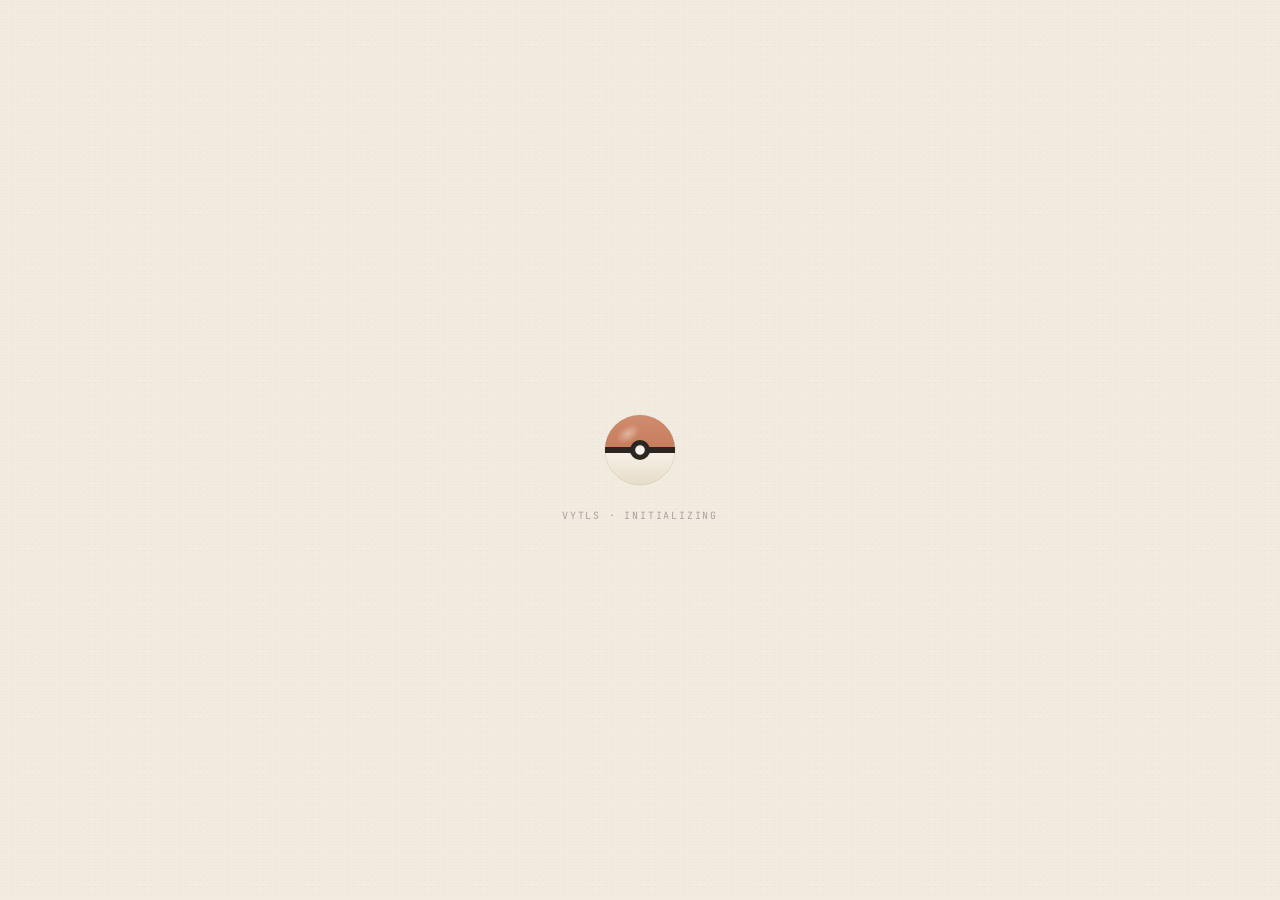
==== index.html @ bd958c18 "0.2.1: clearer type hierarchy on Today, fill in missed past days (logged entries locked), app opens " ====
<!doctype html>
<html lang="en" data-room="today" data-ambient="on" data-sound="off" data-entered="false" data-standalone="false">
<head>
  <meta charset="utf-8" />
  <meta name="viewport" content="width=device-width, initial-scale=1, viewport-fit=cover" />
  <meta name="color-scheme" content="light" />
  <meta name="theme-color" content="#F2EBE0" />
  <meta name="apple-mobile-web-app-capable" content="yes" />
  <meta name="mobile-web-app-capable" content="yes" />
  <meta name="apple-mobile-web-app-status-bar-style" content="default" />
  <meta name="apple-mobile-web-app-title" content="Vytls" />
  <title>Vytls — today</title>
  <link rel="manifest" href="manifest.webmanifest" />
  <link rel="apple-touch-icon" href="icons/apple-touch-icon-180.png" />
  <link rel="icon" type="image/png" sizes="192x192" href="icons/icon-192.png" />
  <link rel="preload" as="font" type="font/woff2" crossorigin href="fonts/sora-vf-latin.woff2" />
  <link rel="preload" as="font" type="font/woff2" crossorigin href="fonts/manrope-vf-latin.woff2" />
  <link rel="preload" as="font" type="font/woff2" crossorigin href="fonts/jetbrains-mono-vf-latin.woff2" />
  <link rel="stylesheet" href="css/tokens.css" />
  <link rel="stylesheet" href="css/base.css" />
  <link rel="stylesheet" href="css/components.css" />
  <link rel="stylesheet" href="css/motion.css" />
  <script type="module" src="js/app.js"></script>
</head>
<body>
  <!-- L1 world: room colour, hour tint, blobs, corner web. Filled by atmosphere.js. -->
  <div id="world" class="world" aria-hidden="true"></div>

  <!-- L2 instruments -->
  <div id="readout" class="readout chrome instrument" aria-live="off">
    <span id="readout-glyph" class="readout-glyph" aria-hidden="true"></span>
    <span id="readout-text" class="readout-text"></span>
  </div>
  <div id="live-chip" class="live-chip chrome instrument" aria-hidden="true">
    <span class="live-dot"></span><span class="live-text"></span>
  </div>

  <!-- L3 rooms, in their fixed order (manual §28.3) -->
  <main id="rooms" class="rooms">
    <section id="room-today" class="room" data-room="today" aria-labelledby="h-today">
      <div class="scroller fade-both">
        <h1 id="h-today" class="visually-hidden">today</h1>
        <div class="room-body" data-body="today"></div>
      </div>
    </section>
    <section id="room-history" class="room" data-room="history" aria-labelledby="h-history" hidden>
      <div class="scroller fade-both">
        <h1 id="h-history" class="room-title reveal-item">history</h1>
        <div class="room-body" data-body="history"></div>
      </div>
    </section>
    <section id="room-report" class="room" data-room="report" aria-labelledby="h-report" hidden>
      <div class="scroller fade-both">
        <h1 id="h-report" class="room-title reveal-item">report</h1>
        <div class="room-body" data-body="report"></div>
      </div>
    </section>
    <section id="room-settings" class="room" data-room="settings" aria-labelledby="h-settings" hidden>
      <div class="scroller fade-both">
        <h1 id="h-settings" class="room-title reveal-item">settings</h1>
        <div class="room-body" data-body="settings"></div>
      </div>
    </section>
  </main>

  <!-- L4 navigation (manual §16.2) -->
  <nav id="nav" class="nav chrome" aria-label="rooms" hidden>
    <button class="nav-home" type="button" data-go="today" aria-label="today">
      <svg viewBox="0 0 16 16" width="14" height="14" aria-hidden="true" fill="currentColor">
        <rect x="2" y="2" width="5" height="5" rx="1.4" /><rect x="9" y="2" width="5" height="5" rx="1.4" />
        <rect x="2" y="9" width="5" height="5" rx="1.4" /><rect x="9" y="9" width="5" height="5" rx="1.4" />
      </svg>
    </button>
    <span class="nav-divider" aria-hidden="true"></span>
    <button class="nav-pill" type="button" data-go="history" aria-label="history">HIS</button>
    <button class="nav-pill" type="button" data-go="report" aria-label="report">REP</button>
    <button class="nav-pill" type="button" data-go="settings" aria-label="settings">SET</button>
  </nav>


  <!-- Arrival: the ball as the loader (manual §28.4). Filled by entry.js. -->
  <div id="entry" class="entry chrome" aria-hidden="true"></div>
</body>
</html>
---- css/tokens.css ----
/* ZONE:    Safe Haven / Temple. An in-world instrument: a vital-signs log kept
 *          by someone living in the sanctuary.
 * DIAL 1:  quietest. Soft technology that serves and never demands.
 * DIAL 2:  1. No visible hardware; the instrument is glass and light.
 *
 * tokens.css — every design value, nothing else (manual §24, Vytls §28).
 * The first block is the manual's token sheet verbatim; the second adds Vytls. */
:root {
  /* ---- field & atmosphere ---- */
  --c-cream:       #F2EBE0;
  --c-cream-deep:  #ECE3D4;
  --c-peach:       #F4C9A8;
  --c-coral:       #E89B7D;
  --c-lavender:    #C9B8DD;
  --c-mint:        #C5D9C8;
  --c-paleblue:    #B4C9D9;

  /* ---- signature pair (locked) ---- */
  --a-terra:       #C77B5C;
  --a-terra-hi:    #E0A284;
  --a-blue:        #7A98B3;

  /* ---- the one red: denial only ---- */
  --a-denial:      #B8402E;

  /* ---- ink ---- */
  --t-primary:     #2A2520;
  --t-secondary:   #6B6560;
  --t-whisper:     #A8A29B;
  --t-on-terra:    #FFF9F2;
  --t-cue:         #637C92;

  /* ---- rooms (fog grades) ---- */
  --room-warm:     #E8C7B0;
  --room-aqua:     #E7EEEF;
  --room-lilac:    #EBE7F1;
  --room-sand:     #EFE1D1;
  /* hour tints, blended 18% */
  --hour-dawn:     #E9ECEA;
  --hour-day:      #F3EEE3;
  --hour-golden:   #F5E3C8;
  --hour-night:    #DDE0E8;
  --hour-blend:    0.18;

  /* ---- glass ---- */
  --g-surface:     rgba(255, 255, 255, 0.12);
  --g-pill:        rgba(255, 253, 250, 0.38);
  --g-pill-idle:   rgba(255, 253, 250, 0.28);
  --g-card:        rgba(255, 253, 249, 0.50);
  --g-cell:        rgba(255, 253, 250, 0.45);
  --g-tag:         rgba(255, 253, 250, 0.85);
  --g-selected:    #EFEEEB;
  --g-sheet-veil:  0.95;
  --g-edge:        rgba(255, 255, 255, 0.65);
  --g-edge-card:   rgba(255, 255, 255, 0.50);
  --g-hair:        rgba(60, 50, 40, 0.10);
  --g-hair-soft:   rgba(60, 50, 40, 0.06);
  --g-blur:        blur(18px) saturate(150%);
  --scrim-light:   rgba(233, 229, 241, 0.50);
  --scrim-note:    rgba(246, 239, 226, 0.66);
  --scrim-deep:    rgba(26, 22, 18, 0.94);

  /* ---- shadows ---- */
  --sh-lip:      inset 0 1px 0 rgba(255,255,255,0.9);
  --sh-card:     inset 0 1px 0 rgba(255,255,255,0.6), 0 1px 1px rgba(40,30,20,0.04), 0 20px 40px -16px rgba(40,30,20,0.12);
  --sh-pill:     inset 0 1px 0 rgba(255,255,255,0.9), 0 1px 2px rgba(40,30,20,0.06), 0 12px 28px -12px rgba(40,30,20,0.22);
  --sh-nav:      inset 0 1px 0 rgba(255,255,255,0.9), 0 22px 44px -14px rgba(40,30,20,0.40);
  --sh-soft:     0 12px 28px -8px rgba(40,30,20,0.32);
  --sh-selected: 0 10px 22px -8px rgba(199,123,92,0.55), inset 0 1px 0 rgba(255,255,255,0.5);
  --sh-band:     inset 0 1px 0 rgba(255,255,255,0.85), inset 0 18px 26px -18px rgba(42,32,22,0.32);

  /* ---- radii ---- */
  --r-pill: 999px; --r-capsule: 24px; --r-card: 20px; --r-photo: 18px;
  --r-thumb: 14px; --r-cell: 12px; --r-focus: 4px;

  /* ---- spacing ---- */
  --sp-1: 4px;  --sp-2: 6px;  --sp-3: 10px; --sp-4: 14px; --sp-5: 16px;
  --sp-6: 22px; --sp-7: 32px; --sp-8: 48px; --sp-9: 64px; --sp-nav: 118px;

  /* ---- layout ---- */
  --safe-t: env(safe-area-inset-top, 0px);
  --safe-b: env(safe-area-inset-bottom, 0px);
  --col-max: 430px;                 /* PROPOSED */
  --gutter: 16px;
  --edge-inset: 32px;
  --rank-top: 28px;
  --rank-top-2: 56px;
  --nav-bottom: 26px;
  --nav-width: 64%;
  --nav-h: 34px;
  --btn: 34px;
  --hit-min: 44px;                  /* PROPOSED */
  --card-w: 78%;
  --card-pad: 14px;
  --card-gap: 22px;
  --thumb-aspect: 16 / 12;
  --measure: 46ch;
  --measure-note: 26ch;
  --sheet-inset: 14px;
  --sheet-band: min(54%, 430px);
  --sheet-blurb-min: 120px;
  --fade: 150px;
  --fade-more: 40px;
  --spine-x: 26px;
  --tl-gap: 48px;
  --tl-text-max: 440px;

  /* ---- z ---- */
  --z-world: 0; --z-slab: 10; --z-content: 20; --z-nav: 30;
  --z-scrim: 79; --z-modal: 80; --z-viewer: 120;

  /* ---- type ---- */
  --font-display: 'Sora', system-ui, sans-serif;
  --font-body:    'Manrope', system-ui, sans-serif;
  --font-mono:    'JetBrains Mono', ui-monospace, monospace;
  --fs-hero: 52px; --fs-hero-lead: 36px; --fs-hero-sub: 26px;
  --fs-room: 40px; --fs-heading: 28px; --fs-sheet: 24px; --fs-note: 20px;
  --fs-item: 18px; --fs-card: 17px; --fs-sub: 14px;
  --fs-body: 14px; --fs-body-s: 13.5px; --fs-value: 13px;
  --fs-label: 10px; --fs-nav: 10.5px; --fs-tag: 9px; --fs-cue: 11px;
  --fs-input: 16px;
  --lh-body: 1.65; --lh-long: 1.7; --lh-note: 1.45; --lh-tight: 1.05;
  --tr-hero: -0.025em; --tr-head: -0.02em; --tr-card: -0.012em; --tr-display: -0.01em;
  --tr-label: 0.18em; --tr-nav: 0.14em; --tr-tag: 0.16em; --tr-cue: 0.20em; --tr-trigger: 0.22em;
  --fw-light: 300; --fw-body: 400; --fw-head: 500;

  /* ---- motion ---- */
  --ease-default: cubic-bezier(0.4, 0, 0.2, 1);
  --ease-out:     cubic-bezier(0.16, 1, 0.3, 1);
  --ease-reveal:  cubic-bezier(0.22, 1, 0.36, 1);
  --ease-exit:    cubic-bezier(0.4, 0, 1, 1);
  --ease-pop:     cubic-bezier(0.34, 1.56, 0.64, 1);
  --ease-breath:  cubic-bezier(0.42, 0, 0.58, 1);
  --d-press-in: 90ms;  --d-press-out: 580ms; --d-quick: 260ms; --d-state: 400ms;
  --d-sheet: 460ms;    --d-step: 420ms;
  --d-reveal: 1000ms;  --d-reveal-step: 90ms; --d-reveal-base: 1300ms;
  --d-cross: 1680ms;   --d-chrome-return: 980ms;
  --d-hold: 720ms;     --d-ripple: 1500ms;
  --press-scale: 0.90; --card-press-scale: 0.985;
  --cross-out-scale: 0.98; --cross-in-scale: 1.025;
  --breath-room: 11s;  --beat: 3s;
  --breath-mark-a: 7s; --breath-mark-b: 8s;
  --rec-blink: 3s;     --invite-pulse: 4s;   --sheen: 4.2s;
  --note-hold: 7000ms;
  --alert-guard: 500ms;   /* alert buttons ignore touches for this long after it appears */

  /* ---- gesture ---- */
  --swipe-min: 60px; --tap-slop: 6px; --dbl-ms: 280ms;
  --zoom-max: 4; --zoom-dbl: 2.5;
}

:root {
  /* ---- Vytls rooms (manual §28.3) ---- */
  --room-today:    var(--room-warm);
  --room-history:  var(--room-lilac);
  --room-report:   var(--room-aqua);
  --room-settings: var(--room-sand);
  --room-base-hi:  #F7F0E4;
  --room-base-mid: #EFE6D5;
  --room-base-lo:  #E6DAC4;

  /* ---- surfaces ---- */
  --c-card-white:  #FFFDF9;
  --c-ink-seam:    #3A332C;
  --c-ball-lo:     #E7DCC9;
  --c-ball-lo-hi:  #F7F1E7;
  --c-ball-hi-hi:  #D08C6E;
  --g-sheet:       linear-gradient(148deg, rgba(255,255,255,1) 0%, rgba(255,253,250,0.95) 38%, rgba(252,248,242,0.95) 100%);
  --g-selected-fill: linear-gradient(160deg, var(--a-terra-hi), var(--a-terra));
  --g-edge-filled: rgba(255, 255, 255, 0.90);
  --g-edge-pill:   rgba(60, 50, 40, 0.08);
  --g-icon-btn:    rgba(255, 253, 250, 0.50);
  --g-edge-selected: rgba(255, 255, 255, 0.55);

  /* ---- time glyph (manual §11.6) ---- */
  --glyph-sun:     #E0A23C;
  --glyph-lowsun:  #D9913F;
  --glyph-moon:    #8B93B0;

  /* ---- states (manual §28.8) ---- */
  --st-settled:    #C5D9C8;   /* mint fill */
  --st-settled-mark: #5A7A5A; /* forest check */
  --st-above:      #D9913F;   /* amber chip with ▲ */
  --st-alert:      var(--a-denial);
  --st-alert-ink:  #FFF9F2;

  /* ---- focus, toggle, input (manual §14.6, §16.4, §16.12) ---- */
  --focus-ring:    rgba(122, 152, 179, 0.6);
  --focus-ring-w:  1.5px;
  --focus-offset:  3px;
  --toggle-w: 27px; --toggle-h: 13px; --toggle-thumb: 9px; --toggle-inset: 2px; --toggle-travel: 14px;
  --thumb-rest:    linear-gradient(160deg, #FFFDF8, #EAE0CC);
  --input-hair-focus: rgba(122, 152, 179, 0.6);
  --disabled-opacity: 0.4;

  /* ---- shell (manual §8.3) ---- */
  --shell-top:     64px;
  --shell-side:    16px;
  --shell-bottom:  118px;
  --nav-pad-y: 6px; --nav-pad-x: 10px; --nav-gap: 6px;
  --nav-divider-h: 20px;

  /* ---- entry ball (manual §15.2, §28.4) ---- */
  --ball-entry:    72px;
  --ball-line:     46px;
  --ball-rock:     7deg;
  --ball-swing:    850ms;
  --entry-min:     1300ms;    /* minimum graceful beat before the catch */
  --entry-ripple-at: 430ms;
  --entry-mount-at:  820ms;
  --entry-clear-at:  1760ms;
  --d-catch:       420ms;

  /* ---- Vytls type additions (manual §28.5, §28.6, §28.9) ---- */
  --fs-reading:    44px;      /* the one large reading field */
  --fs-count:      64px;      /* counter "3 of 5" */
  --fs-tap:        24px;      /* counter tap surface label */
  --fs-alert-head: 28px;
  --fs-alert-line: 18px;
  --fs-alert-btn:  18px;
  --fs-legible:    11px;      /* legibility floor for anything she must read to act (§10.4) */
  --tr-coords:     0.26em;

  /* ---- Vytls sizes ---- */
  --alert-call-h:  64px;
  --alert-raise-h: 52px;
  --alert-gap:     32px;
  --tap-radius:    28px;
  --bloom-size:    48px;
  --bloom-ms:      700ms;
  --live-dot:      7px;
  --chip-morph:    56px;
  --chip-hold:     1700ms;
  --caret-w: 6px; --caret-h: 12px; --type-char: 52ms; --caret-blink: 0.7s;
  --glyph:         13px;
  --d-pour:        550ms;
  --d-pour-hold:   2600ms;
  --d-drain:       1100ms;
}

:root {
  /* ---- today / lifeline / sheet (Phase 2; manual §16.7, §16.9, §28.5, §28.8) ---- */
  --spine-w:        2px;
  --spine-w-lit:    3px;
  --spine-dim:      rgba(122, 152, 179, 0.28);
  --spine-lit:      var(--a-blue);
  --node-gutter:    calc(var(--spine-x) * 2);
  --node-dot:       14px;
  --node-due-w:     2px;
  --node-pad-y:     var(--sp-3);
  --fs-group:       26px;               /* tier 1 heading: 26 / 18 step title = 1.44 */
  --fw-group:       600;
  --tr-group:       -0.02em;
  --close-dot:      18px;
  --st-settled-tint: rgba(197, 217, 200, 0.45);
  --ball-node:      24px;
  --ball-node-fill: linear-gradient(180deg, var(--c-ball-hi-hi) 0%, var(--a-terra) 47%, var(--c-ink-seam) 47%, var(--c-ink-seam) 53%, var(--c-ball-lo-hi) 53%, var(--c-ball-lo) 100%);
  --focus-line:     0.3;                 /* the docked node rests 30% down the scroller (manual §16.9) */
  --hop-ms:         720ms;
  --hop-arc:        14px;
  --hop-squash-x:   1.22; --hop-squash-y:   0.78;
  --hop-stretch-x:  0.88; --hop-stretch-y:  1.16;
  --chip-pad-y:     var(--sp-1);
  --chip-pad-x:     var(--sp-3);
  --today-foot:     var(--sp-8);
  --sheet-veil:     var(--scrim-light);
  --sheet-pad:      var(--sp-6);
  --sheet-gap:      var(--sp-5);
  --sheet-in-y:     24px;
  --reading-lh:     1.1;
}

/* ---- atmosphere & entry (added) ---- */
:root {
  /* blobs (manual §12.2): size, x, y, period, drift */
  --blob-peach-size: 70vmax; --blob-peach-x: 70%; --blob-peach-y: 10%; --blob-peach-period: 42s; --blob-peach-dx: 50px; --blob-peach-dy: -32px;
  --blob-lavender-size: 65vmax; --blob-lavender-x: 5%; --blob-lavender-y: 25%; --blob-lavender-period: 55s; --blob-lavender-dx: -36px; --blob-lavender-dy: 48px;
  --blob-mint-size: 60vmax; --blob-mint-x: 35%; --blob-mint-y: 75%; --blob-mint-period: 48s; --blob-mint-dx: 32px; --blob-mint-dy: -44px;
  --blob-paleblue-size: 55vmax; --blob-paleblue-x: 80%; --blob-paleblue-y: 70%; --blob-paleblue-period: 38s; --blob-paleblue-dx: -40px; --blob-paleblue-dy: 36px;
  --blob-coral-size: 38vmax; --blob-coral-x: 50%; --blob-coral-y: 40%; --blob-coral-period: 60s; --blob-coral-dx: 24px; --blob-coral-dy: 28px;
  --blob-stagger: 4s;
  --blob-core: 33%; --blob-mid-stop: 30%; --blob-end-stop: 65%;
  /* blob opacity per room (manual §12.2 second table) */
  --bo-home-peach: 0.80; --bo-home-lavender: 0.78; --bo-home-mint: 0.78; --bo-home-paleblue: 0.78; --bo-home-coral: 0.60;
  --bo-contact-peach: 0.14; --bo-contact-lavender: 0.34; --bo-contact-mint: 0.74; --bo-contact-paleblue: 1.00; --bo-contact-coral: 0.10;
  --bo-folio-peach: 0.12; --bo-folio-lavender: 1.00; --bo-folio-mint: 0.50; --bo-folio-paleblue: 0.24; --bo-folio-coral: 0.10;
  --bo-about-peach: 1.00; --bo-about-lavender: 0.30; --bo-about-mint: 0.20; --bo-about-paleblue: 0.10; --bo-about-coral: 1.00;
  /* world */
  --fog-opacity: 0.9;
  --breath-lo: 0.82;
  --glow-size: 120vmax; --glow-peak: 0.75; --glow-ms: 1500ms; --glow-start: 0.6; --glow-end: 1.15;
  --amb-up-ms: 1200ms; --amb-up-delay: 950ms;
  --nav-settle-ms: 640ms; --nav-settle-delay: 760ms; --nav-settle-y: 14px; --nav-settle-scale: 0.96;
  /* corner web (manual §28.7) */
  --web-size: 92vmin; --web-max: 0.50; --web-wash-max: 0.28; --web-artery-max: 0.40; --web-glow-max: 0.30;
  --web-breath: 11.7s; --web-breath-lo: 0.2; --web-beat-offset: -1.1s; --web-beat-lo: 0.18;
  --web-line: 1.6; --web-line-thin: 1;
  /* touch bloom (manual §13.3) */
  --bloom-core: rgba(199, 123, 92, 0.27);
  --bloom-from: 0.3; --bloom-to: 2.6;
  /* entry */
  --entry-ball-gap: 22px;
  --entry-glint-ms: 1700ms;
  --entry-pop-a: 1.16; --entry-pop-a-y: 0.86; --entry-pop-b: 0.94; --entry-pop-b-y: 1.07;
  --entry-ripple-size: 170vmax;
  --ripple-gap: 150ms;
  --ripple-ring: rgba(199, 123, 92, 0.34);
  --ripple-ring-hi: rgba(255, 253, 250, 0.70);
  --ripple-drop: rgba(244, 201, 168, 0.55);
  --ripple-from: 0.03; --ripple-drop-to: 0.7;
  --ball-sheen: rgba(255, 255, 255, 0.40);
  --ball-glint: rgba(255, 253, 250, 0.85);
  --ball-away-scale: 0.85;
  --entry-field: var(--c-cream);
}

/* ---- components (added) ---- */
:root {
  --readout-h: 16px;
  --readout-gap: 8px;
  --live-dot-lo: 0.4;
  --nav-frac: 0.64;
  --nav-hit-extra: calc((var(--hit-min) - var(--nav-h)) / 2);
  --sheen-w: 40%;
  --sheen-alpha: 0.5;
  --sheen-band: linear-gradient(100deg, transparent 0%, rgba(255, 249, 242, 1) 50%, transparent 100%);
  --pour-bubbles:
    radial-gradient(circle at 10% 78%, rgba(255, 249, 242, 0.75) 0 1.5px, transparent 2px),
    radial-gradient(circle at 24% 38%, rgba(255, 249, 242, 0.6) 0 2px, transparent 2.5px),
    radial-gradient(circle at 36% 70%, rgba(255, 249, 242, 0.7) 0 1px, transparent 1.5px),
    radial-gradient(circle at 48% 28%, rgba(255, 249, 242, 0.65) 0 1.5px, transparent 2px),
    radial-gradient(circle at 60% 66%, rgba(255, 249, 242, 0.6) 0 2px, transparent 2.5px),
    radial-gradient(circle at 72% 34%, rgba(255, 249, 242, 0.7) 0 1px, transparent 1.5px),
    radial-gradient(circle at 84% 72%, rgba(255, 249, 242, 0.65) 0 1.5px, transparent 2px),
    radial-gradient(circle at 92% 30%, rgba(255, 249, 242, 0.6) 0 2px, transparent 2.5px);
  --btn-pad-x: 20px;
  --btn-pad-y: var(--sp-3);
  --btn-icon-gap: 8px;
  --btn-hit-extend: 4px;
  --btn-filled-hover: var(--c-card-white);
  --d-glide: 480ms;
  --toggle-track: rgba(60, 50, 40, 0.10);
  --toggle-track-inset: inset 0 1px 2px rgba(40, 30, 20, 0.12);
  --toggle-stretch: scale(1.5, 0.7);
  --toggle-stretch-x: 7px;
  --d-hairline: 240ms;
  --field-note-gap: var(--sp-2);
  --unit-gap: var(--sp-3);
  --cell-pad-y: var(--sp-3);
  --cell-pad-x: 12px;
  --cell-value-gap: 2px;
  --install-top: calc(var(--shell-top) + var(--sp-8));
  --install-gap-eyebrow: var(--sp-6);
  --install-gap-why: var(--sp-4);
  --install-gap-steps: var(--sp-8);
  --install-step-gap: var(--sp-5);
  --install-index-w: 28px;
  --settings-group-gap: var(--sp-8);
  --settings-row-gap: var(--sp-4);
  --settings-label-gap: var(--sp-3);
  --fade-room: calc(var(--safe-t) + var(--shell-top));   /* the room title starts where the top fade ends */
}
---- css/base.css ----
/* base.css — reset, fonts, type voices, the room and its bands, grain, edge fades.
 * Manual §7.5–§7.6, §8, §10, §12.3, §12.6. Values come from tokens.css. */

@font-face { font-family: 'Sora'; src: url('../fonts/sora-vf-latin.woff2') format('woff2'); font-weight: 100 800; font-display: swap; }
@font-face { font-family: 'Manrope'; src: url('../fonts/manrope-vf-latin.woff2') format('woff2'); font-weight: 200 800; font-display: swap; }
@font-face { font-family: 'JetBrains Mono'; src: url('../fonts/jetbrains-mono-vf-latin.woff2') format('woff2'); font-weight: 100 800; font-display: swap; }

:root { --app-h: 100vh; }
@supports (height: 100dvh) { :root { --app-h: 100dvh; } }

*, *::before, *::after { box-sizing: border-box; }
* { -webkit-tap-highlight-color: transparent; }

html, body {
  height: var(--app-h);
  margin: 0;
  overflow: hidden;
  overscroll-behavior: none;
}

body {
  background: var(--c-cream);
  color: var(--t-primary);
  font-family: var(--font-body);
  font-size: var(--fs-body);
  line-height: var(--lh-body);
  font-feature-settings: "ss01", "ss02", "cv11";
  -webkit-font-smoothing: antialiased;
  text-rendering: optimizeLegibility;
  -webkit-text-size-adjust: 100%;
}

h1, h2, h3, p, ol, ul { margin: 0; padding: 0; }
ol, ul { list-style: none; }
button, input, select, textarea { font: inherit; color: inherit; }
button { background: none; border: 0; padding: 0; cursor: pointer; }
[hidden] { display: none !important; }
::-webkit-scrollbar { width: 0; height: 0; }

.chrome, .chrome * { -webkit-user-select: none; user-select: none; -webkit-touch-callout: none; }

:focus { outline: none; }
:focus-visible {
  outline: var(--focus-ring-w) solid var(--focus-ring);
  outline-offset: var(--focus-offset);
  border-radius: var(--r-focus);
}

.visually-hidden {
  position: absolute; width: 1px; height: 1px; overflow: hidden;
  clip: rect(0 0 0 0); clip-path: inset(50%); white-space: nowrap;
}

/* ---- type voices (manual §10.2) ---- */
.label {
  font-family: var(--font-mono); font-size: var(--fs-label); line-height: 1.6;
  letter-spacing: var(--tr-label); text-transform: uppercase; color: var(--t-whisper);
  font-variant-numeric: tabular-nums;
}
.label--legible { font-size: var(--fs-legible); color: var(--t-secondary); }
.room-title {
  font-family: var(--font-display); font-size: var(--fs-room); line-height: 1;
  font-weight: var(--fw-head); letter-spacing: var(--tr-head); text-transform: lowercase;
}
.heading {
  font-family: var(--font-display); font-size: var(--fs-heading); line-height: 1.25;
  font-weight: var(--fw-head); letter-spacing: var(--tr-head);
}
.note {
  font-family: var(--font-display); font-size: var(--fs-note); line-height: var(--lh-note);
  font-weight: var(--fw-light); letter-spacing: var(--tr-display);
  max-width: var(--measure-note); text-wrap: balance;
}
.item-title { font-family: var(--font-display); font-size: var(--fs-item); line-height: 1.3; font-weight: var(--fw-head); }
.body { font-size: var(--fs-body); line-height: var(--lh-body); color: var(--t-secondary); max-width: var(--measure); text-wrap: pretty; }
.value { font-size: var(--fs-value); line-height: 1.4; color: var(--t-primary); }
.num { font-variant-numeric: tabular-nums; }

/* ---- the rooms and the four bands (manual §8.3) ---- */
.rooms {
  position: fixed; top: 0; left: 0; width: 100%; height: var(--app-h);
  z-index: var(--z-content);
}
.room {
  position: absolute; top: 0; left: 0; width: 100%; height: var(--app-h);
  background: var(--g-surface);
}
.scroller {
  height: 100%;
  overflow-y: auto;
  overscroll-behavior: contain;
  -webkit-overflow-scrolling: touch;
  padding:
    calc(var(--safe-t) + var(--shell-top)) var(--shell-side)
    calc(var(--safe-b) + var(--shell-bottom));
  --fade: var(--fade-room);
  transform: translateZ(0);
  contain: paint;
}
.room-body, .room-title {
  max-width: var(--col-max);
  margin-inline: auto;
}
.room-title { display: block; margin-bottom: var(--sp-8); }

/* an empty state: a room with air and one calm line (manual §17.6) */
.empty {
  min-height: calc(var(--app-h) - var(--safe-t) - var(--shell-top) - var(--safe-b) - var(--shell-bottom) - var(--sp-8) - var(--fs-room));
  display: flex; flex-direction: column; align-items: center; justify-content: center;
  gap: var(--sp-6); text-align: center;
}
.empty .body { text-align: center; text-wrap: balance; }

/* ---- grain (manual §12.3) ---- */
.grain { position: relative; }
.grain::after {
  content: ""; position: absolute; inset: 0; pointer-events: none; border-radius: inherit;
  background-image:
    radial-gradient(rgba(60,40,20,0.025) 1px, transparent 1px),
    radial-gradient(rgba(60,40,20,0.018) 1px, transparent 1px);
  background-size: 3px 3px, 7px 7px; background-position: 0 0, 1px 2px;
}

/* ---- edge fades (manual §12.6) ---- */
.fade-both {
  --fade-mask: linear-gradient(to bottom,
    transparent 0, rgba(0,0,0,.35) calc(var(--fade)*.47), #000 var(--fade),
    #000 calc(100% - var(--fade)), rgba(0,0,0,.35) calc(100% - var(--fade)*.47), transparent 100%);
  -webkit-mask-image: var(--fade-mask);
  mask-image: var(--fade-mask);
}
.fade-more {
  -webkit-mask-image: linear-gradient(to bottom, #000 calc(100% - var(--fade-more)), transparent 100%);
  mask-image: linear-gradient(to bottom, #000 calc(100% - var(--fade-more)), transparent 100%);
}

/* ---- world & arrival ---- */
#world {
  position: fixed; top: 0; left: 0; width: 100%; height: var(--app-h);
  z-index: var(--z-world); overflow: hidden; pointer-events: none;
  background: var(--c-cream);
}
#world .w-base, #world .w-fog, #world .w-amb, #world .blobs, #world .w-glow {
  position: absolute; inset: 0; pointer-events: none;
}
#world .w-base { background: radial-gradient(120% 100% at 50% 40%, var(--room-base-hi) 0%, var(--room-base-mid) 60%, var(--room-base-lo) 100%); }
#world .w-fog { opacity: 0; transition: opacity var(--d-cross) var(--ease-reveal) var(--d-cross); }
#world .w-fog.is-on { opacity: var(--fog-opacity); transition-delay: 0s; }
#world.is-instant, #world.is-instant * { transition: none !important; }
#world .blob {
  position: absolute; left: var(--x); top: var(--y); width: var(--size); height: var(--size);
  border-radius: 50%; pointer-events: none; opacity: 0;
  transform: translate(-50%, -50%);
  background: radial-gradient(circle, var(--c) 0%, color-mix(in srgb, var(--c) var(--blob-core), transparent) var(--blob-mid-stop), transparent var(--blob-end-stop));
  transition: opacity var(--d-cross) var(--ease-reveal);
}
#world .blob--peach { --c: var(--c-peach); --x: var(--blob-peach-x); --y: var(--blob-peach-y); --size: var(--blob-peach-size); --dx: var(--blob-peach-dx); --dy: var(--blob-peach-dy); --period: var(--blob-peach-period); --n: 0; opacity: var(--o-peach); }
#world .blob--lavender { --c: var(--c-lavender); --x: var(--blob-lavender-x); --y: var(--blob-lavender-y); --size: var(--blob-lavender-size); --dx: var(--blob-lavender-dx); --dy: var(--blob-lavender-dy); --period: var(--blob-lavender-period); --n: 1; opacity: var(--o-lavender); }
#world .blob--mint { --c: var(--c-mint); --x: var(--blob-mint-x); --y: var(--blob-mint-y); --size: var(--blob-mint-size); --dx: var(--blob-mint-dx); --dy: var(--blob-mint-dy); --period: var(--blob-mint-period); --n: 2; opacity: var(--o-mint); }
#world .blob--paleblue { --c: var(--c-paleblue); --x: var(--blob-paleblue-x); --y: var(--blob-paleblue-y); --size: var(--blob-paleblue-size); --dx: var(--blob-paleblue-dx); --dy: var(--blob-paleblue-dy); --period: var(--blob-paleblue-period); --n: 3; opacity: var(--o-paleblue); }
#world .blob--coral { --c: var(--c-coral); --x: var(--blob-coral-x); --y: var(--blob-coral-y); --size: var(--blob-coral-size); --dx: var(--blob-coral-dx); --dy: var(--blob-coral-dy); --period: var(--blob-coral-period); --n: 4; opacity: var(--o-coral); }
#world[data-room="today"] { --o-peach: var(--bo-home-peach); --o-lavender: var(--bo-home-lavender); --o-mint: var(--bo-home-mint); --o-paleblue: var(--bo-home-paleblue); --o-coral: var(--bo-home-coral); }
#world[data-room="history"] { --o-peach: var(--bo-folio-peach); --o-lavender: var(--bo-folio-lavender); --o-mint: var(--bo-folio-mint); --o-paleblue: var(--bo-folio-paleblue); --o-coral: var(--bo-folio-coral); }
#world[data-room="report"] { --o-peach: var(--bo-contact-peach); --o-lavender: var(--bo-contact-lavender); --o-mint: var(--bo-contact-mint); --o-paleblue: var(--bo-contact-paleblue); --o-coral: var(--bo-contact-coral); }
#world[data-room="settings"] { --o-peach: var(--bo-about-peach); --o-lavender: var(--bo-about-lavender); --o-mint: var(--bo-about-mint); --o-paleblue: var(--bo-about-paleblue); --o-coral: var(--bo-about-coral); }
#world .w-glow {
  left: 50%; top: 50%; inset: auto; width: var(--glow-size); height: var(--glow-size);
  margin: calc(var(--glow-size) / -2) 0 0 calc(var(--glow-size) / -2); border-radius: 50%;
  background: radial-gradient(circle closest-side, var(--c-card-white) 0%, color-mix(in srgb, var(--c-peach) 40%, transparent) 45%, transparent 100%);
  opacity: 0;
}
#world .web { position: absolute; right: 0; bottom: 0; width: var(--web-size); height: var(--web-size); pointer-events: none; }
#world .web svg { display: block; width: 100%; height: 100%; overflow: visible; }
#world .web .web-lines path { fill: none; stroke-linecap: round; stroke-linejoin: round; stroke-width: var(--web-line); }
#world .web .web-lines .thin { stroke-width: var(--web-line-thin); }
#world .web .wb-lines path { stroke: var(--a-blue); }
#world .web .wt-lines path { stroke: var(--a-terra); }
#world .web .wb-lines { opacity: var(--web-max); }
#world .web .wt-lines { opacity: var(--web-artery-max); }
#world .web .wb-glow { opacity: var(--web-glow-max); }
#world .web .wt-wash { opacity: var(--web-wash-max); }

.bloom {
  position: fixed; width: var(--bloom-size); height: var(--bloom-size); border-radius: 50%;
  pointer-events: none; z-index: var(--z-nav);
  background: radial-gradient(circle closest-side, var(--bloom-core) 0%, transparent 100%);
}

.entry {
  position: fixed; top: 0; left: 0; width: 100%; height: var(--app-h);
  z-index: var(--z-viewer); overflow: hidden;
  touch-action: none; -webkit-touch-callout: none;
}
.entry .entry-field { position: absolute; inset: 0; background: var(--entry-field); }
.entry .entry-ripple { position: absolute; left: 50%; top: 50%; width: 0; height: 0; pointer-events: none; }
.entry .rp {
  position: absolute; left: calc(var(--entry-ripple-size) / -2); top: calc(var(--entry-ripple-size) / -2);
  width: var(--entry-ripple-size); height: var(--entry-ripple-size); border-radius: 50%;
  opacity: 0; transform: scale(var(--ripple-from));
}
.entry .rp-ring {
  background: radial-gradient(circle closest-side, transparent 0%, transparent 84%, var(--ripple-ring-hi) 91%, var(--ripple-ring) 96%, transparent 100%);
}
.entry .rp-drop {
  background: radial-gradient(circle closest-side, var(--ripple-drop) 0%, color-mix(in srgb, var(--ripple-drop) 40%, transparent) 55%, transparent 100%);
}
.entry .entry-stage {
  position: absolute; left: 50%; top: 50%; width: var(--ball-entry); height: var(--ball-entry);
  margin: calc(var(--ball-entry) / -2) 0 0 calc(var(--ball-entry) / -2);
}
.entry .entry-pop, .entry .entry-rock { width: 100%; height: 100%; transform-origin: 50% 88%; }
.entry .entry-ball { display: block; width: 100%; height: 100%; overflow: visible; }
.entry .entry-label {
  position: absolute; left: 50%; top: calc(100% + var(--entry-ball-gap)); transform: translateX(-50%);
  white-space: nowrap; margin: 0;
}
---- css/components.css ----
/* components.css — instruments, nav capsule, buttons, toggle, field, cell, install view, settings.
 * Manual §8.3–8.5, §9.2, §10.2–10.4, §12.4–12.5, §13.3, §14.1, §14.6, §16.1–16.4, §16.10–16.12.
 * Only transform and opacity animate (the live chip's max-width is the manual's one exception). */

/* ---- status readout (§16.1), top-left on the readout rank (§8.3) ---- */
.readout {
  position: fixed;
  top: calc(var(--safe-t) + var(--rank-top));
  left: var(--edge-inset);
  z-index: var(--z-slab);
  display: flex; align-items: center; gap: var(--readout-gap);
  height: var(--readout-h);
  font-family: var(--font-mono); font-size: var(--fs-label); line-height: 1;
  letter-spacing: var(--tr-label); text-transform: uppercase;
  color: var(--t-secondary);
  font-variant-numeric: tabular-nums;
  white-space: nowrap;
}
.readout-glyph { display: inline-flex; width: var(--glyph); height: var(--glyph); flex: none; }
.readout-glyph svg { width: 100%; height: 100%; display: block; }
.readout-text.is-typing::after {
  content: ""; display: inline-block;
  width: var(--caret-w); height: var(--caret-h);
  margin-left: var(--sp-1); vertical-align: middle;
  background: var(--t-secondary);
  animation: caret var(--caret-blink) steps(1, end) infinite;
}
@keyframes caret { 0%, 49.9% { opacity: 1; } 50%, 100% { opacity: 0; } }

/* ---- live chip (§16.11), top-right on the same baseline ---- */
.live-chip {
  position: fixed;
  top: calc(var(--safe-t) + var(--rank-top));
  right: var(--edge-inset);
  z-index: var(--z-slab);
  display: flex; align-items: center;
  height: var(--readout-h);
  font-family: var(--font-mono); font-size: var(--fs-label); line-height: 1;
  letter-spacing: var(--tr-label); text-transform: uppercase;
  color: var(--t-secondary);
  font-variant-numeric: tabular-nums;
}
.live-dot {
  flex: none; width: var(--live-dot); height: var(--live-dot);
  border-radius: 50%; background: var(--a-terra);
  animation: rec-blink var(--rec-blink) var(--ease-breath) infinite;
}
@keyframes rec-blink { 0%, 100% { opacity: 1; } 50% { opacity: var(--live-dot-lo); } }
html[data-ambient="off"] .live-dot { animation-play-state: paused; }
.live-text {
  display: block; max-width: 0; overflow: hidden; white-space: nowrap;
  text-indent: var(--sp-2);
  opacity: 0; transform: translateX(calc(var(--sp-1) * -1));
  transition:
    max-width 460ms var(--ease-out),
    opacity 460ms var(--ease-default),
    transform 460ms var(--ease-out);
}
.live-chip.is-morphed .live-text { max-width: var(--chip-morph); opacity: 1; transform: none; }

/* ---- nav capsule (§16.2) ---- */
.nav {
  position: fixed;
  left: 0; right: 0; margin-inline: auto;
  bottom: calc(var(--safe-b) + var(--nav-bottom));
  width: var(--nav-width);
  max-width: calc(var(--col-max) * var(--nav-frac));
  z-index: var(--z-nav);
  display: flex; align-items: center; gap: var(--nav-gap);
  padding: var(--nav-pad-y) var(--nav-pad-x);
  background: var(--g-pill);
  border: 1px solid var(--g-edge);
  border-radius: var(--r-capsule);
  -webkit-backdrop-filter: var(--g-blur);
  backdrop-filter: var(--g-blur);
  box-shadow: var(--sh-nav);
}
.nav-divider { flex: none; width: 1px; height: var(--nav-divider-h); background: var(--g-hair); }

.nav-home, .nav-pill {
  position: relative; isolation: isolate;
  display: flex; align-items: center; justify-content: center;
  height: var(--hit-min);
  margin-block: calc(var(--nav-hit-extra) * -1);
  color: var(--t-secondary);
  font-family: var(--font-mono); font-size: var(--fs-nav); line-height: 1;
  letter-spacing: var(--tr-nav);
}
.nav-home { flex: none; width: var(--hit-min); margin-inline: calc(var(--nav-hit-extra) * -1); }
.nav-pill { flex: 1 1 0; min-width: 0; padding-left: var(--tr-nav); } /* tracking trails the last glyph; balance it */

/* the visible 34px shape lives in ::before, so the button itself can be a 44px target */
.nav-home::before, .nav-pill::before {
  content: ""; position: absolute; z-index: -1;
  inset: var(--nav-hit-extra) 0;
  border-radius: calc(var(--nav-h) / 2);
  background: var(--g-pill-idle);
  box-shadow: inset 0 0 0 1px var(--g-edge-pill);
  transition: box-shadow var(--d-quick) var(--ease-default);
}
.nav-home::before { inset: var(--nav-hit-extra); border-radius: 50%; }
.nav-home svg { display: block; }

.nav-home[aria-current="page"], .nav-pill[aria-current="page"] { color: var(--t-on-terra); }
.nav-home[aria-current="page"]::before, .nav-pill[aria-current="page"]::before {
  background: var(--g-selected-fill);
  box-shadow: var(--sh-selected), inset 0 0 0 1px var(--g-edge-selected);
}

/* the drifting sheen on the current pill: a band that stays inside the pill */
.nav-pill::after {
  content: ""; position: absolute; z-index: -1; pointer-events: none;
  top: var(--nav-hit-extra); bottom: var(--nav-hit-extra); left: 0;
  width: var(--sheen-w);
  border-radius: calc(var(--nav-h) / 2);
  opacity: 0;
  background: var(--sheen-band);
}
.nav-pill[aria-current="page"]::after { animation: sheen-drift var(--sheen) linear infinite; }
html[data-ambient="off"] .nav-pill[aria-current="page"]:not(.is-pouring):not(.is-draining)::after {
  animation-play-state: paused;
}
@keyframes sheen-drift {
  0%   { transform: translateX(0);     opacity: 0; }
  20%  { opacity: var(--sheen-alpha); }
  80%  { opacity: var(--sheen-alpha); }
  100% { transform: translateX(150%);  opacity: 0; }
}

/* the creamy pour (§13.3): fills from the foot with bubbles in it, holds, then drains */
.nav-pill.is-pouring::after, .nav-pill.is-draining::after {
  width: 100%; opacity: 1;
  background: var(--pour-bubbles), var(--g-selected-fill);
  transform-origin: 50% 100%;
  animation-play-state: running;
}
.nav-pill.is-pouring::after  { animation: pour-fill var(--d-pour) var(--ease-out) both; }
.nav-pill.is-draining::after { animation: pour-drain var(--d-drain) var(--ease-default) both; }
@keyframes pour-fill  { from { transform: scaleY(0); } to { transform: scaleY(1); } }
@keyframes pour-drain { from { transform: scaleY(1); } to { transform: scaleY(0); } }
.nav-pill.is-pouring, .nav-pill.is-draining { color: var(--t-on-terra); }

/* ---- press feedback for every button (§13.3) ---- */
.btn, .btn-icon, .nav-home, .nav-pill, .toggle {
  scale: 1;
  transition: scale var(--d-press-out) var(--ease-pop), box-shadow var(--d-quick) var(--ease-default);
}
.btn:active, .btn-icon:active, .nav-home:active, .nav-pill:active, .toggle:active {
  scale: var(--press-scale);
  transition: scale var(--d-press-in) var(--ease-default), box-shadow var(--d-press-in) var(--ease-default);
}
.btn:active, .btn-icon:active { box-shadow: var(--sh-soft); }
.nav-home:active::before, .nav-pill:active::before { box-shadow: var(--sh-soft), inset 0 0 0 1px var(--g-edge-pill); }

/* ---- buttons (§16.3) ---- */
.btn {
  position: relative;
  display: inline-flex; align-items: center; justify-content: center; gap: var(--btn-icon-gap);
  padding: var(--btn-pad-y) var(--btn-pad-x);
  border: 1px solid transparent; border-radius: var(--r-pill);
  font-size: var(--fs-value); line-height: 1.4; letter-spacing: 0;
  text-align: center; white-space: nowrap;
  color: var(--t-secondary);
}
.btn::after, .btn-icon::after { content: ""; position: absolute; inset: calc(var(--btn-hit-extend) * -1); }
.btn-filled {
  background: var(--g-selected); border-color: var(--g-edge-filled);
  color: var(--t-primary); box-shadow: var(--sh-soft);
}
.btn-ghost { background: transparent; border-color: var(--g-hair); color: var(--t-secondary); box-shadow: none; }
.btn-icon {
  position: relative; flex: none;
  display: inline-flex; align-items: center; justify-content: center;
  width: var(--btn); height: var(--btn);
  border: 1px solid var(--g-edge-pill); border-radius: 50%;
  background: var(--g-icon-btn); color: var(--t-secondary);
}
.btn-icon::after { inset: calc((var(--hit-min) - var(--btn)) / -2); }
@media (hover: hover) {
  .btn-filled:hover { background: var(--btn-filled-hover); }
  .btn-ghost:hover { background: var(--g-pill-idle); }
  .nav-pill:hover::before, .nav-home:hover::before { background: var(--g-pill); }
  .nav-pill[aria-current="page"]:hover::before, .nav-home[aria-current="page"]:hover::before { background: var(--g-selected-fill); }
}
.btn[disabled], .btn[aria-disabled="true"], .btn-icon[disabled], .toggle[disabled] {
  opacity: var(--disabled-opacity); box-shadow: none; pointer-events: none; scale: 1;
}

/* ---- toggle (§16.4): a 44px target around a 27 x 13 track ---- */
.toggle-row { display: flex; align-items: center; gap: var(--sp-3); min-height: var(--hit-min); }
.toggle {
  position: relative; flex: none;
  width: var(--hit-min); height: var(--hit-min);
  margin-inline-start: calc((var(--toggle-w) - var(--hit-min)) / 2);
}
.toggle::before {
  content: ""; position: absolute;
  left: calc((100% - var(--toggle-w)) / 2); top: calc((100% - var(--toggle-h)) / 2);
  width: var(--toggle-w); height: var(--toggle-h);
  border-radius: var(--r-pill); background: var(--toggle-track); box-shadow: var(--toggle-track-inset);
}
.toggle::after {
  content: ""; position: absolute;
  left: calc((100% - var(--toggle-w)) / 2 + var(--toggle-inset));
  top: calc((100% - var(--toggle-h)) / 2 + var(--toggle-inset));
  width: var(--toggle-thumb); height: var(--toggle-thumb);
  border-radius: 50%; background: var(--thumb-rest);
  box-shadow: 0 1px 2px rgba(40, 30, 20, 0.22);
  transform: translateX(0);
}
.toggle[aria-checked="true"]::after { background: var(--g-selected-fill); transform: translateX(var(--toggle-travel)); }
.toggle.is-live[aria-checked="true"]::after  { animation: thumb-on  var(--d-glide) var(--ease-out) both; }
.toggle.is-live[aria-checked="false"]::after { animation: thumb-off var(--d-glide) var(--ease-out) both; }
@keyframes thumb-on {
  0%   { transform: translateX(0) scale(1); }
  50%  { transform: translateX(var(--toggle-stretch-x)) var(--toggle-stretch); }
  100% { transform: translateX(var(--toggle-travel)) scale(1); }
}
@keyframes thumb-off {
  0%   { transform: translateX(var(--toggle-travel)) scale(1); }
  50%  { transform: translateX(var(--toggle-stretch-x)) var(--toggle-stretch); }
  100% { transform: translateX(0) scale(1); }
}
.toggle-value {
  font-family: var(--font-mono); font-size: var(--fs-value); line-height: 1.4;
  color: var(--t-secondary); font-variant-numeric: tabular-nums;
}

/* ---- text field (§16.12) ---- */
.field { display: grid; gap: 0; }
.field-label {
  font-family: var(--font-mono); font-size: var(--fs-legible); line-height: 1.6;
  letter-spacing: var(--tr-label); text-transform: uppercase; color: var(--t-secondary);
}
.field-row {
  position: relative;
  display: flex; align-items: baseline; gap: var(--unit-gap);
  border-bottom: 1px solid var(--g-hair);
}
.field-row::after {
  content: ""; position: absolute; left: 0; right: 0; bottom: -1px; height: 1px;
  background: var(--input-hair-focus); opacity: 0;
  transition: opacity var(--d-hairline) var(--ease-default);
}
.field:focus-within .field-row::after { opacity: 1; }
.field.is-error .field-row::after { background: var(--a-denial); opacity: 1; }
.field-input {
  flex: 1 1 auto; min-width: 0; width: 100%;
  min-height: var(--hit-min);
  padding: var(--sp-2) 0;
  border: 0; border-radius: 0; background: transparent; outline: none;
  font-family: var(--font-body); font-size: var(--fs-input); line-height: 1.3;
  color: var(--t-primary); font-variant-numeric: tabular-nums;
  -webkit-appearance: none; appearance: none; text-align: left;
}
.field-input::placeholder { color: var(--t-whisper); }
.field-input:focus-visible { outline: none; }
.field-input::-webkit-date-and-time-value { text-align: left; }
.field-unit {
  flex: none; font-family: var(--font-mono); font-size: var(--fs-value); line-height: 1.4;
  color: var(--t-secondary);
}
.field-note {
  margin-top: var(--field-note-gap);
  font-size: var(--fs-body-s); line-height: var(--lh-note); color: var(--t-secondary);
  max-width: var(--measure); text-wrap: pretty;
}

/* ---- data cell and label-value pair (§16.10) ---- */
.cell {
  padding: var(--cell-pad-y) var(--cell-pad-x);
  border-radius: var(--r-cell);
  background: var(--g-cell);
  border: 1px solid var(--g-hair-soft);
}
.cell .label, .pair .label { display: block; }
.cell .value, .pair .value { display: block; margin-top: var(--cell-value-gap); }
.pair { text-align: center; }

/* ---- install view: top-anchored, left on one edge, mostly air ---- */
.view {
  position: fixed; top: 0; left: 0; width: 100%; height: var(--app-h);
  z-index: var(--z-modal);
  background: transparent;
  overflow-y: auto; overscroll-behavior: contain;
  padding:
    calc(var(--safe-t) + var(--install-top)) var(--edge-inset)
    calc(var(--safe-b) + var(--sp-8));
}
.install-body { width: 100%; max-width: var(--col-max); margin-inline: auto; text-align: left; }
.install-eyebrow { display: block; }
.install-title {
  margin-top: var(--install-gap-eyebrow);
  font-family: var(--font-display); font-size: var(--fs-heading); line-height: 1.25;
  font-weight: var(--fw-head); letter-spacing: var(--tr-head);
  max-width: var(--measure-note); text-wrap: balance;
}
.install-why {
  margin-top: var(--install-gap-why);
  font-size: var(--fs-body); line-height: var(--lh-body); color: var(--t-secondary);
  max-width: var(--measure); text-wrap: pretty;
}
.install-steps { margin-top: var(--install-gap-steps); display: grid; gap: var(--install-step-gap); }
.install-steps li { display: grid; grid-template-columns: var(--install-index-w) 1fr; align-items: baseline; }
.install-steps .label { color: var(--t-secondary); }
.install-step {
  font-size: var(--fs-body); line-height: var(--lh-body); color: var(--t-primary);
  max-width: var(--measure); text-wrap: pretty;
}

/* ---- settings (§8.4 rhythm: 10-14 inside a group, 22+ between groups, 48 between ideas) ---- */
.settings { display: grid; gap: var(--settings-group-gap); }
.settings-group { display: grid; gap: var(--settings-label-gap); }
.settings-label { margin: 0; color: var(--t-secondary); }
.settings-rows { display: grid; gap: var(--settings-row-gap); }
.settings-line {
  font-size: var(--fs-body-s); line-height: var(--lh-note); color: var(--t-secondary);
  max-width: var(--measure); text-wrap: pretty;
}
.settings-foot { text-align: left; }

/* ---- reduced motion ---- */
@media (prefers-reduced-motion: reduce) {
  .nav-pill[aria-current="page"]::after { animation: none; }
  .live-dot { animation: none; }
  .live-text { transition: opacity var(--d-quick) linear; transform: none; }
  .toggle.is-live::after { animation: none; }
  .nav-pill.is-pouring::after, .nav-pill.is-draining::after { animation-duration: var(--d-quick); }
}

/* ---- today (Phase 2) ---- */
/* Manual §16.9 (timeline), §28.5 (lifeline), §28.8 (colours of state), §16.7 (sheet), §16.12 (input). */
.today { display: grid; gap: var(--sp-6); padding-bottom: var(--today-foot); }
.today-readout { margin: 0; }
.day-stepper { display: flex; align-items: center; justify-content: space-between; gap: var(--sp-3); margin-bottom: var(--sp-3); }
.day-name { margin: 0; text-align: center; flex: 1; }
.node[data-locked] .node-hit { cursor: default; }

.lifeline { list-style: none; margin: 0; padding: 0; position: relative; }
.lifeline > li { position: relative; --lit-top: transparent; --lit-bot: transparent; --seg-y: 50%; }
/* the spine: dim 2px line, with a 3px lit overlay on the part already passed */
.lifeline > li::before, .lifeline > li::after {
  content: ""; position: absolute; top: 0; bottom: 0; pointer-events: none;
}
.lifeline > li::before {
  left: calc(var(--spine-x) - var(--spine-w) / 2); width: var(--spine-w);
  background: var(--spine-dim);
}
.lifeline > li::after {
  left: calc(var(--spine-x) - var(--spine-w-lit) / 2); width: var(--spine-w-lit);
  background: linear-gradient(to bottom, var(--lit-top) 0, var(--lit-top) var(--seg-y), var(--lit-bot) var(--seg-y), var(--lit-bot) 100%);
}
.lifeline > li.lit-top { --lit-top: var(--spine-lit); }
.lifeline > li.lit-bot { --lit-bot: var(--spine-lit); }
.lifeline > li.is-first::before, .lifeline > li.is-first::after { top: var(--seg-y); }
.lifeline > li.node-close::before, .lifeline > li.node-close::after { bottom: var(--seg-y); }

.node-head { padding: var(--sp-7) 0 var(--sp-2) var(--node-gutter); }
.node-head.is-lead { padding-top: var(--sp-5); }
.node-head.is-lead::before, .node-head.is-lead::after { display: none; }
/* tier 1: the part of the day. Tier 2: the step (.item-title). Tier 3: its status (.label). */
.group-title {
  margin: 0; padding-left: var(--sp-3);
  font-family: var(--font-display); font-size: var(--fs-group); font-weight: var(--fw-group);
  line-height: 1.15; letter-spacing: var(--tr-group); color: var(--t-primary);
}

.node-dot {
  position: absolute; left: var(--spine-x); top: var(--seg-y);
  width: var(--node-dot); height: var(--node-dot);
  margin: calc(var(--node-dot) / -2) 0 0 calc(var(--node-dot) / -2);
  border-radius: 50%; box-sizing: border-box;
  background: var(--c-card-white); border: 1px solid var(--t-whisper);
  display: flex; align-items: center; justify-content: center;
  font-size: var(--fs-tag); line-height: 1; color: var(--t-primary);
  z-index: 1;
}
.node[data-state="due"] .node-dot { border: var(--node-due-w) solid var(--a-terra); }
.node[data-state="done"] .node-dot { background: var(--st-settled); border-color: var(--st-settled-mark); }
.node[data-state="done"] .node-dot::before { content: "✓"; color: var(--st-settled-mark); }
.node[data-flag="above"] .node-dot { background: var(--st-above); border-color: var(--st-above); }
.node[data-flag="above"] .node-dot::before { content: "▲"; color: var(--t-primary); }
.node-dot.is-mark {
  width: var(--close-dot); height: var(--close-dot);
  margin: calc(var(--close-dot) / -2) 0 0 calc(var(--close-dot) / -2);
}

.node-hit {
  display: grid; grid-template-columns: minmax(0, 1fr) auto; align-items: center; column-gap: var(--sp-4);
  width: calc(100% - var(--node-gutter)); min-height: var(--tl-gap); margin: 0 0 0 var(--node-gutter);
  padding: var(--node-pad-y) var(--sp-3);
  border: 0; border-radius: var(--r-cell); background: transparent;
  font: inherit; color: inherit; text-align: left;
  scale: 1; transition: scale var(--d-press-out) var(--ease-pop), background var(--d-state) var(--ease-default);
}
button.node-hit { cursor: pointer; -webkit-tap-highlight-color: transparent; }
button.node-hit:active { scale: var(--card-press-scale); transition-duration: var(--d-press-in), var(--d-state); }
button.node-hit:focus-visible { outline: var(--focus-ring-w) solid var(--focus-ring); outline-offset: var(--focus-offset); }
.node[data-state="done"] .node-hit { background: var(--st-settled-tint); }
.node[data-flag="above"] .node-hit { background: transparent; }
.node-text { display: grid; gap: var(--sp-1); min-width: 0; }
.node-text .label { color: var(--t-secondary); }
.node[data-state="due"] .node-text .label { color: var(--t-primary); }

.chip {
  display: inline-flex; align-items: center; gap: var(--sp-2);
  padding: var(--chip-pad-y) var(--chip-pad-x); border-radius: var(--r-pill);
  font-family: var(--font-mono); font-size: var(--fs-value); line-height: 1.4;
  font-variant-numeric: tabular-nums; white-space: nowrap; color: var(--t-primary);
}
.chip--settled { background: var(--st-settled); }
.chip--settled .chip-mark { color: var(--st-settled-mark); }
.chip--above { background: var(--st-above); }
.chip--dash { color: var(--t-whisper); padding-inline: 0; }

.node-close { display: flex; align-items: center; min-height: var(--tl-gap); }
.close-line { margin: 0; padding-left: var(--node-gutter); }

/* the ball: the loading ball, small, docked on a node (manual §28.5) */
.ball {
  position: absolute; left: 50%; top: 50%;
  width: var(--ball-node); height: var(--ball-node);
  margin: calc(var(--ball-node) / -2) 0 0 calc(var(--ball-node) / -2);
  border-radius: 50%; background: var(--ball-node-fill);
  box-shadow: var(--sh-selected); pointer-events: none;
}
.ball.is-hopping { animation: ball-hop var(--hop-ms) var(--ease-default) both; }

/* the sheet (manual §16.7): a bottom sheet over the room; the veil closes it */
.sheet-veil {
  position: fixed; left: 0; width: 100%;
  top: var(--vv-top, 0px); height: var(--vv-h, 100%);
  z-index: var(--z-modal);
  display: flex; align-items: flex-end; justify-content: center;
  padding: var(--sheet-inset) var(--sheet-inset) calc(var(--safe-b) + var(--sheet-inset));
  background: var(--sheet-veil);
  overscroll-behavior: contain; touch-action: none;
  animation: sheet-veil-in var(--d-sheet) var(--ease-reveal) both;
}
.sheet {
  width: 100%; max-width: var(--col-max); max-height: 100%; overflow-y: auto;
  padding: var(--sheet-pad); box-sizing: border-box;
  display: grid; gap: var(--sheet-gap);
  background: var(--g-sheet); border: 1px solid var(--g-edge); border-radius: var(--r-card);
  box-shadow: var(--sh-card); touch-action: pan-y;
  animation: sheet-in var(--d-sheet) var(--ease-reveal) both;
}
.sheet-head { display: flex; align-items: flex-start; justify-content: space-between; gap: var(--sp-4); }
.sheet-titles { display: grid; min-width: 0; }
.sheet-close, .sheet-actions .btn { min-height: var(--hit-min); }
.sheet-form { display: grid; gap: var(--sheet-gap); margin: 0; }
.sheet-actions { display: flex; flex-wrap: wrap; justify-content: flex-end; gap: var(--sp-3); }
.reading-input {
  flex: 1 1 auto; min-width: 0; width: 100%;
  padding: var(--sp-2) 0; border: 0; border-radius: 0; background: transparent; outline: none;
  font-family: var(--font-display); font-weight: var(--fw-light); font-size: var(--fs-reading);
  line-height: var(--reading-lh); letter-spacing: var(--tr-display);
  color: var(--t-primary); font-variant-numeric: tabular-nums; text-align: left;
  -webkit-appearance: none; appearance: none;
}
.reading-input::placeholder { color: var(--t-whisper); }
.reading-unit { align-self: flex-end; padding-bottom: var(--sp-3); }

@media (prefers-reduced-motion: reduce) {
  button.node-hit { transition: none; }
}
---- css/motion.css ----
/* motion.css — every animation and the reduced-motion block (manual §13).
 * Only transform and opacity animate. Ambient loops are gated by data-ambient. */

/* ---- room change: the glass crossfade (manual §13.4) ---- */
.room { opacity: 0; visibility: hidden; }
.room.is-active { opacity: 1; visibility: visible; }

.room.is-leaving {
  visibility: visible;
  animation: room-out calc(var(--d-cross) * 0.92) var(--ease-reveal) both;
  pointer-events: none;
}
.room.is-entering {
  visibility: visible;
  animation: room-in var(--d-cross) var(--ease-reveal) both;
}
@keyframes room-out { from { opacity: 1; scale: 1; } to { opacity: 0; scale: var(--cross-out-scale); } }
@keyframes room-in  { from { opacity: 0; scale: var(--cross-in-scale); } to { opacity: 1; scale: 1; } }

/* ---- item settle (manual §13.4). app.js sets --i on each .reveal-item and adds .is-revealing to the room. ---- */
@keyframes settle {
  0%   { opacity: 0; transform: perspective(480px) translateZ(-40px); }
  55%  { opacity: 1; }
  78%  { transform: perspective(480px) translateZ(10px); }
  92%  { transform: perspective(480px) translateZ(-3px); }
  100% { opacity: 1; transform: perspective(480px) translateZ(0); }
}
.room.is-revealing .reveal-item {
  animation: settle var(--d-reveal) var(--ease-reveal) both;
  animation-delay: calc(var(--reveal-base, var(--d-reveal-base)) + var(--i, 0) * var(--d-reveal-step));
}

/* ---- instruments fade out on a room change and return one by one ---- */
.instrument { transition: opacity var(--d-quick) var(--ease-default); }
html.is-crossing .instrument { opacity: 0; transition-duration: var(--d-quick); }

/* ---- reduced motion: large moves become instant or opacity-only (manual §13.6) ---- */
@media (prefers-reduced-motion: reduce) {
  .room.is-leaving { animation: room-fade-out var(--d-quick) linear both; }
  .room.is-entering { animation: room-fade-in var(--d-quick) linear both; }
  .room.is-revealing .reveal-item { animation: none; }
  @keyframes room-fade-out { from { opacity: 1; } to { opacity: 0; } }
  @keyframes room-fade-in { from { opacity: 0; } to { opacity: 1; } }
}

/* ---- atmosphere: ambient loops (manual §12.2, §13.5, §28.7) ---- */
#world .blob { animation: blob-drift var(--period) var(--ease-breath) infinite; animation-delay: calc(var(--n) * var(--blob-stagger) * -1); }
@keyframes blob-drift {
  0%, 100% { transform: translate(-50%, -50%) translate(0, 0); }
  50%      { transform: translate(-50%, -50%) translate(var(--dx), var(--dy)); }
}
#world .blobs { animation: room-breath var(--breath-room) var(--ease-breath) infinite; }
@keyframes room-breath { 0%, 100% { opacity: var(--breath-lo); } 50% { opacity: 1; } }

/* respiration: wells up, holds, drains */
#world .web .wb { animation: web-breathe var(--web-breath) var(--ease-breath) infinite; }
@keyframes web-breathe {
  0%   { opacity: var(--web-breath-lo); }
  38%  { opacity: 1; }
  62%  { opacity: 1; }
  100% { opacity: var(--web-breath-lo); }
}
/* heartbeat: lub .13s up .20s down, dub .11s up .30s down, rest (of 3s) */
#world .web .wt { animation: web-beat var(--beat) linear infinite; animation-delay: var(--web-beat-offset); }
@keyframes web-beat {
  0%      { opacity: var(--web-beat-lo); }
  4.33%   { opacity: 1; }
  11%     { opacity: var(--web-beat-lo); }
  14.67%  { opacity: 0.8; }
  24.67%  { opacity: var(--web-beat-lo); }
  100%    { opacity: var(--web-beat-lo); }
}
/* AMBIENT off: frozen at rest, still visible, never hidden (manual §13.6) */
html[data-ambient="off"] #world .blob,
html[data-ambient="off"] #world .blobs,
html[data-ambient="off"] #world .web .wb,
html[data-ambient="off"] #world .web .wt { animation-play-state: paused; }

/* ---- touch bloom (manual §13.3) ---- */
.bloom { animation: bloom-out var(--bloom-ms) var(--ease-out) both; }
@keyframes bloom-out {
  from { opacity: 1; transform: scale(var(--bloom-from)); }
  to   { opacity: 0; transform: scale(var(--bloom-to)); }
}

/* ---- boot cascade: first arrival (manual §13.4) ---- */
html[data-entered="true"] #world .w-glow { animation: glow-bloom var(--glow-ms) var(--ease-out) both; }
@keyframes glow-bloom {
  0%   { opacity: 0; transform: scale(var(--glow-start)); }
  40%  { opacity: var(--glow-peak); }
  100% { opacity: 0; transform: scale(var(--glow-end)); }
}
html[data-entered="true"] #nav { animation: nav-settle var(--nav-settle-ms) var(--ease-reveal) var(--nav-settle-delay) both; }
@keyframes nav-settle {
  from { opacity: 0; translate: 0 var(--nav-settle-y); scale: var(--nav-settle-scale); }
  to   { opacity: 1; translate: 0 0; scale: 1; }
}
html[data-entered="true"] #world .w-amb { animation: amb-up var(--amb-up-ms) var(--ease-out) var(--amb-up-delay) both; }
@keyframes amb-up { from { opacity: 0; } to { opacity: 1; } }

/* ---- entry: the ball as the loader (manual §15.2, §28.4) ---- */
.entry .entry-rock { animation: ball-rock var(--ball-swing) var(--ease-breath) infinite alternate; }
@keyframes ball-rock {
  from { transform: rotate(calc(var(--ball-rock) * -1)); }
  to   { transform: rotate(var(--ball-rock)); }
}
.entry .glint { opacity: 0; animation: ball-glint var(--entry-glint-ms) var(--ease-default) infinite; }
@keyframes ball-glint { 0%, 100% { opacity: 0; } 8% { opacity: 1; } 24% { opacity: 0; } }

.entry.is-catch .entry-rock, .entry.is-catch .glint { animation-play-state: paused; }
.entry.is-catch .entry-pop {
  animation:
    ball-pop var(--d-catch) var(--ease-default) both,
    ball-away calc(var(--entry-mount-at) - var(--d-catch) - var(--d-press-in)) var(--ease-exit) var(--d-catch) both;
}
@keyframes ball-pop {
  0%   { transform: scale(1, 1); }
  40%  { transform: scale(var(--entry-pop-a), var(--entry-pop-a-y)); }
  70%  { transform: scale(var(--entry-pop-b), var(--entry-pop-b-y)); }
  100% { transform: scale(1, 1); }
}
@keyframes ball-away { from { opacity: 1; } to { opacity: 0; } }
.entry.is-catch .entry-label { animation: label-away var(--d-quick) var(--ease-exit) both; }
@keyframes label-away { from { opacity: 1; } to { opacity: 0; } }

.entry.is-catch .rp { animation: ripple-grow var(--d-ripple) var(--ease-out) both; animation-delay: calc(var(--entry-ripple-at) + var(--ripple-gap) * var(--k, 0)); }
.entry.is-catch .rp-drop { animation-name: drop-swell; }
@keyframes ripple-grow {
  0%   { opacity: 0; transform: scale(var(--ripple-from)); }
  12%  { opacity: 1; }
  80%  { opacity: 0; }
  100% { opacity: 0; transform: scale(1); }
}
@keyframes drop-swell {
  0%   { opacity: 0; transform: scale(var(--ripple-from)); }
  25%  { opacity: 1; }
  80%  { opacity: 0; }
  100% { opacity: 0; transform: scale(var(--ripple-drop-to)); }
}
.entry.is-catch .entry-field {
  animation: field-clear calc(var(--entry-clear-at) - var(--entry-mount-at)) var(--ease-default) var(--entry-mount-at) both;
}
@keyframes field-clear { from { opacity: 1; } to { opacity: 0; } }

/* reduced motion: a still ball, then a short fade-out */
.entry.is-reduced .entry-rock, .entry.is-reduced .glint { animation: none; }
.entry.is-reduced.is-fading { animation: field-clear var(--d-state) var(--ease-default) both; }

/* ---- reduced motion additions: drop the rock, the catch pop and the nav settle.
 *      Ambient keeps breathing; AMBIENT governs that (manual §13.6). ---- */
@media (prefers-reduced-motion: reduce) {
  .entry .entry-rock, .entry .glint { animation: none; }
  .entry.is-catch .entry-pop { animation: none; }
  html[data-entered="true"] #nav { animation: none; }
}

/* ---- today: the ball hops to the next node, the sheet rises (manual §13, §28.5) ---- */
@keyframes ball-hop {
  0%   { transform: translateY(var(--hop-dy, 0px)) scale(1, 1); }
  18%  { transform: translateY(var(--hop-dy, 0px)) scale(var(--hop-squash-x), var(--hop-squash-y)); }
  55%  { transform: translate(var(--hop-arc), calc(var(--hop-dy, 0px) * 0.45)) scale(var(--hop-stretch-x), var(--hop-stretch-y)); }
  82%  { transform: translateY(0) scale(var(--hop-squash-x), var(--hop-squash-y)); }
  100% { transform: translateY(0) scale(1, 1); }
}
@keyframes sheet-in {
  from { opacity: 0; transform: translateY(var(--sheet-in-y)); }
  to   { opacity: 1; transform: translateY(0); }
}
@keyframes sheet-veil-in { from { opacity: 0; } to { opacity: 1; } }

@media (prefers-reduced-motion: reduce) {
  .ball.is-hopping { animation: none; }
  .sheet { animation: sheet-veil-in var(--d-quick) linear both; }
  .sheet-veil { animation: sheet-veil-in var(--d-quick) linear both; }
}
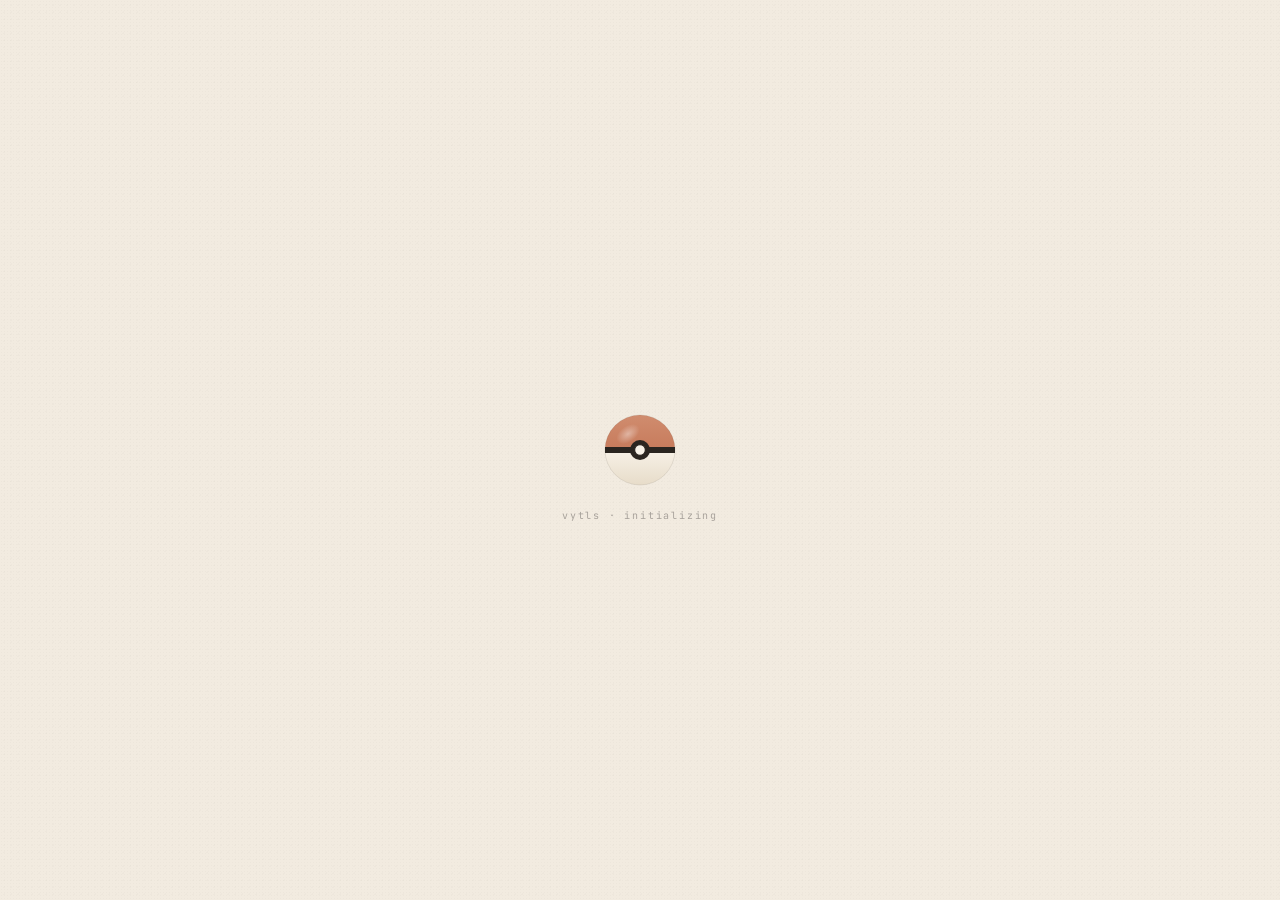
==== commit 8dd51585: "save: 0.2.1 type fixes, Phase 2 done, sound, auto-update, missed days, browser use Co-Authored-By: C" ====
--- a/index.html
+++ b/index.html
@@ -72,9 +72,9 @@
       </svg>
     </button>
     <span class="nav-divider" aria-hidden="true"></span>
-    <button class="nav-pill" type="button" data-go="history" aria-label="history">HIS</button>
-    <button class="nav-pill" type="button" data-go="report" aria-label="report">REP</button>
-    <button class="nav-pill" type="button" data-go="settings" aria-label="settings">SET</button>
+    <button class="nav-pill" type="button" data-go="history" aria-label="history">his</button>
+    <button class="nav-pill" type="button" data-go="report" aria-label="report">rep</button>
+    <button class="nav-pill" type="button" data-go="settings" aria-label="settings">set</button>
   </nav>
 
 
--- a/css/tokens.css
+++ b/css/tokens.css
@@ -251,6 +251,7 @@
   --fs-group:       26px;               /* tier 1 heading: 26 / 18 step title = 1.44 */
   --fw-group:       600;
   --tr-group:       -0.02em;
+  --t-step:         color-mix(in srgb, var(--t-primary) 93%, var(--c-card-white));   /* step names: 7% lighter than primary ink */
   --close-dot:      18px;
   --st-settled-tint: rgba(197, 217, 200, 0.45);
   --ball-node:      24px;
--- a/css/base.css
+++ b/css/base.css
@@ -54,7 +54,7 @@
 /* ---- type voices (manual §10.2) ---- */
 .label {
   font-family: var(--font-mono); font-size: var(--fs-label); line-height: 1.6;
-  letter-spacing: var(--tr-label); text-transform: uppercase; color: var(--t-whisper);
+  letter-spacing: var(--tr-label); color: var(--t-whisper);
   font-variant-numeric: tabular-nums;
 }
 .label--legible { font-size: var(--fs-legible); color: var(--t-secondary); }
--- a/css/components.css
+++ b/css/components.css
@@ -11,7 +11,7 @@
   display: flex; align-items: center; gap: var(--readout-gap);
   height: var(--readout-h);
   font-family: var(--font-mono); font-size: var(--fs-label); line-height: 1;
-  letter-spacing: var(--tr-label); text-transform: uppercase;
+  letter-spacing: var(--tr-label);
   color: var(--t-secondary);
   font-variant-numeric: tabular-nums;
   white-space: nowrap;
@@ -36,7 +36,7 @@
   display: flex; align-items: center;
   height: var(--readout-h);
   font-family: var(--font-mono); font-size: var(--fs-label); line-height: 1;
-  letter-spacing: var(--tr-label); text-transform: uppercase;
+  letter-spacing: var(--tr-label);
   color: var(--t-secondary);
   font-variant-numeric: tabular-nums;
 }
@@ -230,7 +230,7 @@
 .field { display: grid; gap: 0; }
 .field-label {
   font-family: var(--font-mono); font-size: var(--fs-legible); line-height: 1.6;
-  letter-spacing: var(--tr-label); text-transform: uppercase; color: var(--t-secondary);
+  letter-spacing: var(--tr-label); color: var(--t-secondary);
 }
 .field-row {
   position: relative;
@@ -364,6 +364,9 @@
   font-family: var(--font-display); font-size: var(--fs-group); font-weight: var(--fw-group);
   line-height: 1.15; letter-spacing: var(--tr-group); color: var(--t-primary);
 }
+/* headings are the only capitalised text (owner's call) */
+.group-title::first-letter, .room-title::first-letter { text-transform: uppercase; }
+.node .item-title { font-weight: var(--fw-body); color: var(--t-step); }
 
 .node-dot {
   position: absolute; left: var(--spine-x); top: var(--seg-y);
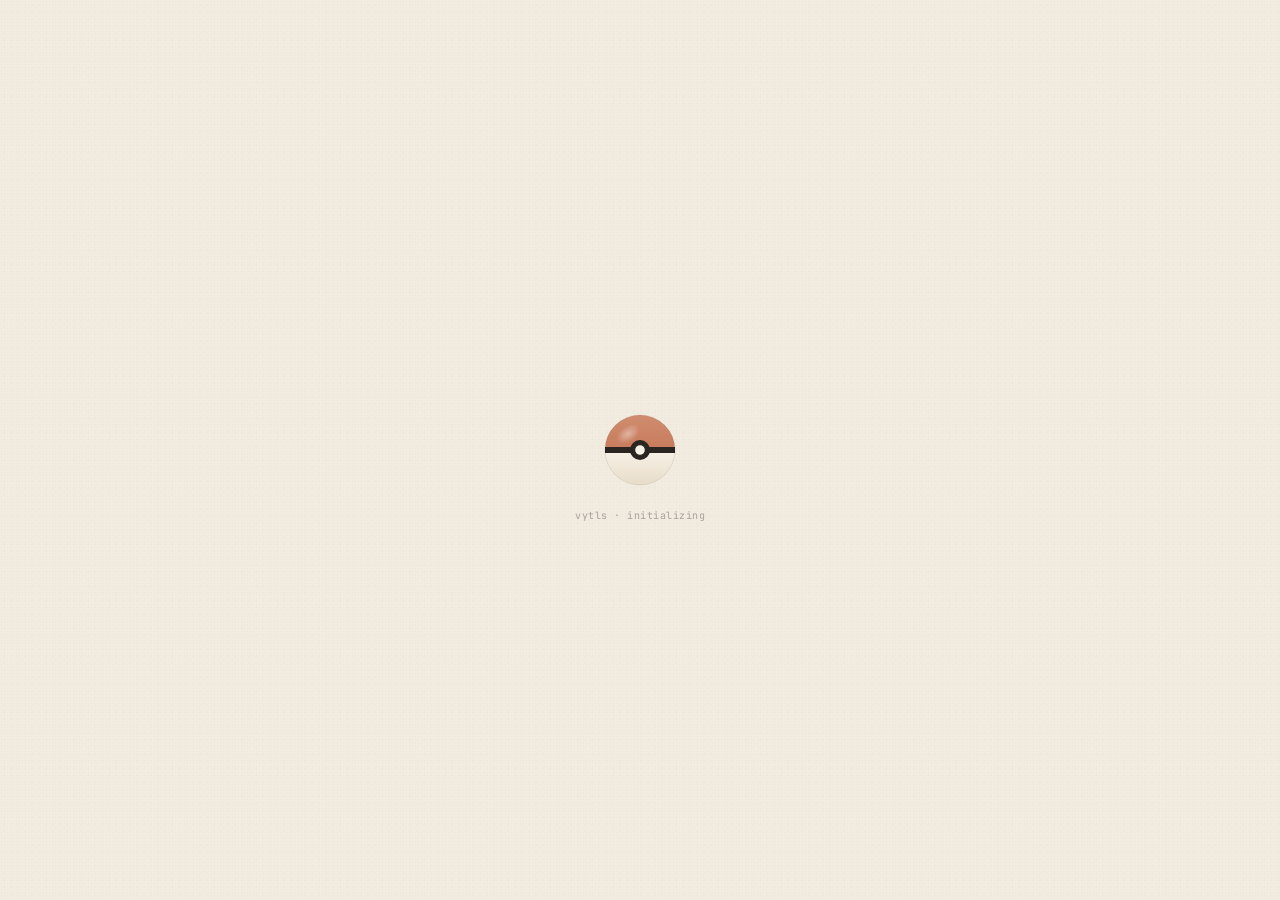
==== commit ebffd2a1: "save: 0.2.2 Bebas all-caps headings, tighter labels, step name and status grouped Co-Authored-By: Cl" ====
--- a/index.html
+++ b/index.html
@@ -16,6 +16,7 @@
   <link rel="preload" as="font" type="font/woff2" crossorigin href="fonts/sora-vf-latin.woff2" />
   <link rel="preload" as="font" type="font/woff2" crossorigin href="fonts/manrope-vf-latin.woff2" />
   <link rel="preload" as="font" type="font/woff2" crossorigin href="fonts/jetbrains-mono-vf-latin.woff2" />
+  <link rel="preload" as="font" type="font/woff2" crossorigin href="fonts/bebas-neue-latin-400.woff2" />
   <link rel="stylesheet" href="css/tokens.css" />
   <link rel="stylesheet" href="css/base.css" />
   <link rel="stylesheet" href="css/components.css" />
--- a/css/tokens.css
+++ b/css/tokens.css
@@ -112,6 +112,7 @@
   /* ---- type ---- */
   --font-display: 'Sora', system-ui, sans-serif;
   --font-body:    'Manrope', system-ui, sans-serif;
+  --font-head:    'Bebas Neue', 'Sora', system-ui, sans-serif;   /* headings, all caps (owner, 0.2.2) */
   --font-mono:    'JetBrains Mono', ui-monospace, monospace;
   --fs-hero: 52px; --fs-hero-lead: 36px; --fs-hero-sub: 26px;
   --fs-room: 40px; --fs-heading: 28px; --fs-sheet: 24px; --fs-note: 20px;
@@ -121,7 +122,7 @@
   --fs-input: 16px;
   --lh-body: 1.65; --lh-long: 1.7; --lh-note: 1.45; --lh-tight: 1.05;
   --tr-hero: -0.025em; --tr-head: -0.02em; --tr-card: -0.012em; --tr-display: -0.01em;
-  --tr-label: 0.18em; --tr-nav: 0.14em; --tr-tag: 0.16em; --tr-cue: 0.20em; --tr-trigger: 0.22em;
+  --tr-label: 0.05em; --tr-nav: 0.05em;   /* tightened for lowercase (owner, 0.2.2) */ --tr-tag: 0.16em; --tr-cue: 0.20em; --tr-trigger: 0.22em;
   --fw-light: 300; --fw-body: 400; --fw-head: 500;
 
   /* ---- motion ---- */
@@ -248,9 +249,11 @@
   --node-dot:       14px;
   --node-due-w:     2px;
   --node-pad-y:     var(--sp-3);
-  --fs-group:       26px;               /* tier 1 heading: 26 / 18 step title = 1.44 */
-  --fw-group:       600;
-  --tr-group:       -0.02em;
+  --node-sep:       var(--sp-2);          /* air between steps, so each name + status reads as one group */
+  --node-lh:        1.25;
+  --fs-group:       34px;               /* tier 1 heading, Bebas caps; reads about as tall as Sora 26 */
+  --fw-group:       400;
+  --tr-group:       0.02em;
   --t-step:         color-mix(in srgb, var(--t-primary) 93%, var(--c-card-white));   /* step names: 7% lighter than primary ink */
   --close-dot:      18px;
   --st-settled-tint: rgba(197, 217, 200, 0.45);
--- a/css/base.css
+++ b/css/base.css
@@ -4,6 +4,7 @@
 @font-face { font-family: 'Sora'; src: url('../fonts/sora-vf-latin.woff2') format('woff2'); font-weight: 100 800; font-display: swap; }
 @font-face { font-family: 'Manrope'; src: url('../fonts/manrope-vf-latin.woff2') format('woff2'); font-weight: 200 800; font-display: swap; }
 @font-face { font-family: 'JetBrains Mono'; src: url('../fonts/jetbrains-mono-vf-latin.woff2') format('woff2'); font-weight: 100 800; font-display: swap; }
+@font-face { font-family: 'Bebas Neue'; src: url('../fonts/bebas-neue-latin-400.woff2') format('woff2'); font-weight: 400; font-display: swap; }
 
 :root { --app-h: 100vh; }
 @supports (height: 100dvh) { :root { --app-h: 100dvh; } }
--- a/css/components.css
+++ b/css/components.css
@@ -361,11 +361,11 @@
 /* tier 1: the part of the day. Tier 2: the step (.item-title). Tier 3: its status (.label). */
 .group-title {
   margin: 0; padding-left: var(--sp-3);
-  font-family: var(--font-display); font-size: var(--fs-group); font-weight: var(--fw-group);
+  font-family: var(--font-head); font-size: var(--fs-group); font-weight: var(--fw-group); text-transform: uppercase;
   line-height: 1.15; letter-spacing: var(--tr-group); color: var(--t-primary);
 }
-/* headings are the only capitalised text (owner's call) */
-.group-title::first-letter, .room-title::first-letter { text-transform: uppercase; }
+/* headings are the only capitalised text: Bebas, all caps (owner's call) */
+.room-title { font-family: var(--font-head); font-weight: var(--fw-group); text-transform: uppercase; letter-spacing: var(--tr-group); }
 .node .item-title { font-weight: var(--fw-body); color: var(--t-step); }
 
 .node-dot {
@@ -401,7 +401,9 @@
 button.node-hit:focus-visible { outline: var(--focus-ring-w) solid var(--focus-ring); outline-offset: var(--focus-offset); }
 .node[data-state="done"] .node-hit { background: var(--st-settled-tint); }
 .node[data-flag="above"] .node-hit { background: transparent; }
-.node-text { display: grid; gap: var(--sp-1); min-width: 0; }
+.node-text { display: grid; gap: 0; min-width: 0; }
+.node-text .item-title, .node-text .label { line-height: var(--node-lh); }
+.lifeline > li.node { padding-block: var(--node-sep); }
 .node-text .label { color: var(--t-secondary); }
 .node[data-state="due"] .node-text .label { color: var(--t-primary); }
 
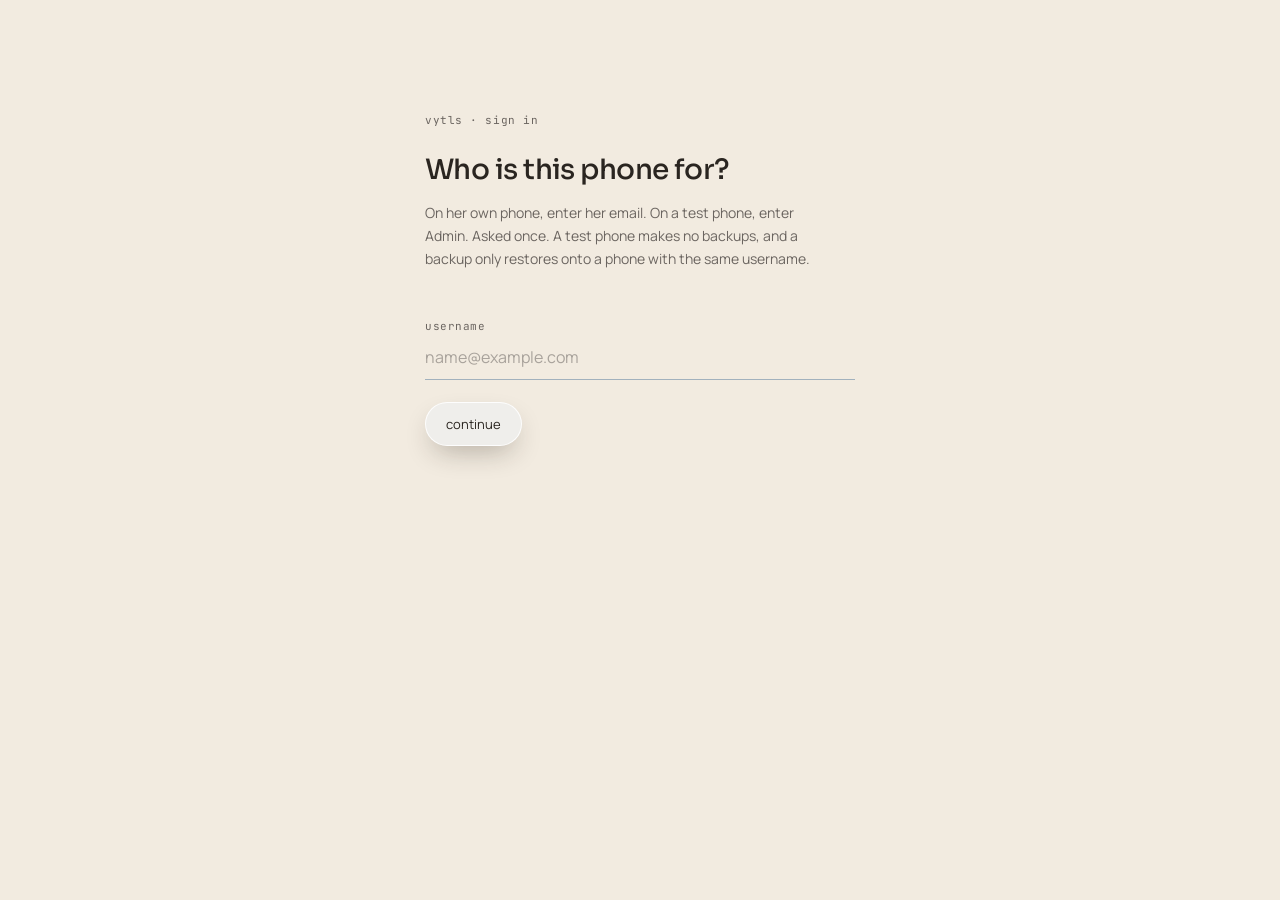
==== commit 872c8315: "Launch screens in cream for every iPhone size, so the app never flashes white before the ball Co-Aut" ====
--- a/index.html
+++ b/index.html
@@ -13,6 +13,18 @@
   <link rel="manifest" href="manifest.webmanifest" />
   <link rel="apple-touch-icon" href="icons/apple-touch-icon-180.png" />
   <link rel="icon" type="image/png" sizes="192x192" href="icons/icon-192.png" />
+  <!-- launch screens in the app's cream, so iOS never flashes white before the ball (one per iPhone size) -->
+  <link rel="apple-touch-startup-image" href="icons/splash/splash-1320x2868.png" media="(device-width: 440px) and (device-height: 956px) and (-webkit-device-pixel-ratio: 3) and (orientation: portrait)" />
+  <link rel="apple-touch-startup-image" href="icons/splash/splash-1290x2796.png" media="(device-width: 430px) and (device-height: 932px) and (-webkit-device-pixel-ratio: 3) and (orientation: portrait)" />
+  <link rel="apple-touch-startup-image" href="icons/splash/splash-1284x2778.png" media="(device-width: 428px) and (device-height: 926px) and (-webkit-device-pixel-ratio: 3) and (orientation: portrait)" />
+  <link rel="apple-touch-startup-image" href="icons/splash/splash-1242x2688.png" media="(device-width: 414px) and (device-height: 896px) and (-webkit-device-pixel-ratio: 3) and (orientation: portrait)" />
+  <link rel="apple-touch-startup-image" href="icons/splash/splash-828x1792.png" media="(device-width: 414px) and (device-height: 896px) and (-webkit-device-pixel-ratio: 2) and (orientation: portrait)" />
+  <link rel="apple-touch-startup-image" href="icons/splash/splash-1206x2622.png" media="(device-width: 402px) and (device-height: 874px) and (-webkit-device-pixel-ratio: 3) and (orientation: portrait)" />
+  <link rel="apple-touch-startup-image" href="icons/splash/splash-1179x2556.png" media="(device-width: 393px) and (device-height: 852px) and (-webkit-device-pixel-ratio: 3) and (orientation: portrait)" />
+  <link rel="apple-touch-startup-image" href="icons/splash/splash-1170x2532.png" media="(device-width: 390px) and (device-height: 844px) and (-webkit-device-pixel-ratio: 3) and (orientation: portrait)" />
+  <link rel="apple-touch-startup-image" href="icons/splash/splash-1125x2436.png" media="(device-width: 375px) and (device-height: 812px) and (-webkit-device-pixel-ratio: 3) and (orientation: portrait)" />
+  <link rel="apple-touch-startup-image" href="icons/splash/splash-1242x2208.png" media="(device-width: 414px) and (device-height: 736px) and (-webkit-device-pixel-ratio: 3) and (orientation: portrait)" />
+  <link rel="apple-touch-startup-image" href="icons/splash/splash-750x1334.png" media="(device-width: 375px) and (device-height: 667px) and (-webkit-device-pixel-ratio: 2) and (orientation: portrait)" />
   <link rel="preload" as="font" type="font/woff2" crossorigin href="fonts/sora-vf-latin.woff2" />
   <link rel="preload" as="font" type="font/woff2" crossorigin href="fonts/manrope-vf-latin.woff2" />
   <link rel="preload" as="font" type="font/woff2" crossorigin href="fonts/jetbrains-mono-vf-latin.woff2" />
@@ -21,6 +33,10 @@
   <link rel="stylesheet" href="css/base.css" />
   <link rel="stylesheet" href="css/components.css" />
   <link rel="stylesheet" href="css/motion.css" />
+  <link rel="stylesheet" href="css/counter.css" />
+  <link rel="stylesheet" href="css/alerts.css" />
+  <link rel="stylesheet" href="css/history.css" />
+  <link rel="stylesheet" href="css/report.css" />
   <script type="module" src="js/app.js"></script>
 </head>
 <body>
--- a/css/tokens.css
+++ b/css/tokens.css
@@ -126,19 +126,20 @@
   --fw-light: 300; --fw-body: 400; --fw-head: 500;
 
   /* ---- motion ---- */
+  /* every UI duration below runs 15% faster than the manual's (owner, 0.5.0). Ambient loops and --alert-guard are untouched. */
   --ease-default: cubic-bezier(0.4, 0, 0.2, 1);
   --ease-out:     cubic-bezier(0.16, 1, 0.3, 1);
   --ease-reveal:  cubic-bezier(0.22, 1, 0.36, 1);
   --ease-exit:    cubic-bezier(0.4, 0, 1, 1);
-  --ease-pop:     cubic-bezier(0.34, 1.56, 0.64, 1);
+  --ease-pop:     cubic-bezier(0.34, 2.1, 0.64, 1);    /* more elastic settle (owner, 0.4.0) */
   --ease-breath:  cubic-bezier(0.42, 0, 0.58, 1);
-  --d-press-in: 90ms;  --d-press-out: 580ms; --d-quick: 260ms; --d-state: 400ms;
-  --d-sheet: 460ms;    --d-step: 420ms;
-  --d-reveal: 1000ms;  --d-reveal-step: 90ms; --d-reveal-base: 1300ms;
-  --d-cross: 1680ms;   --d-chrome-return: 980ms;
-  --d-hold: 720ms;     --d-ripple: 1500ms;
-  --press-scale: 0.90; --card-press-scale: 0.985;
-  --cross-out-scale: 0.98; --cross-in-scale: 1.025;
+  --d-press-in: 76ms;  --d-press-out: 493ms; --d-quick: 221ms; --d-state: 340ms;
+  --d-sheet: 391ms;    --d-step: 357ms;
+  --d-reveal: 850ms;  --d-reveal-step: 76ms; --d-reveal-base: 1105ms;
+  --d-cross: 1428ms;   --d-chrome-return: 833ms;
+  --d-hold: 612ms;     --d-ripple: 1275ms;
+  --press-scale: 0.84; --card-press-scale: 0.96;     /* motion amplified 2.5x (owner, 0.4.0) */
+  --cross-out-scale: 0.95; --cross-in-scale: 1.06;
   --breath-room: 11s;  --beat: 3s;
   --breath-mark-a: 7s; --breath-mark-b: 8s;
   --rec-blink: 3s;     --invite-pulse: 4s;   --sheen: 4.2s;
@@ -206,11 +207,11 @@
   --ball-line:     46px;
   --ball-rock:     7deg;
   --ball-swing:    850ms;
-  --entry-min:     1300ms;    /* minimum graceful beat before the catch */
-  --entry-ripple-at: 430ms;
-  --entry-mount-at:  820ms;
-  --entry-clear-at:  1760ms;
-  --d-catch:       420ms;
+  --entry-min:     1105ms;    /* minimum graceful beat before the catch */
+  --entry-ripple-at: 366ms;
+  --entry-mount-at:  697ms;
+  --entry-clear-at:  1496ms;
+  --d-catch:       357ms;
 
   /* ---- Vytls type additions (manual §28.5, §28.6, §28.9) ---- */
   --fs-reading:    44px;      /* the one large reading field */
@@ -225,18 +226,25 @@
   /* ---- Vytls sizes ---- */
   --alert-call-h:  64px;
   --alert-raise-h: 52px;
+  --raise-round: var(--hit-min);    /* the raise control on Today: a 44px circle (owner, 0.6.1) */
   --alert-gap:     32px;
   --tap-radius:    28px;
   --bloom-size:    48px;
-  --bloom-ms:      700ms;
+  --bloom-ms:      595ms;
   --live-dot:      7px;
   --chip-morph:    56px;
-  --chip-hold:     1700ms;
-  --caret-w: 6px; --caret-h: 12px; --type-char: 52ms; --caret-blink: 0.7s;
+  --chip-hold:     1445ms;
+  --caret-w: 6px; --caret-h: 12px; --type-char: 44ms; --caret-blink: 0.7s;
   --glyph:         13px;
-  --d-pour:        550ms;
-  --d-pour-hold:   2600ms;
-  --d-drain:       1100ms;
+  --d-pour:        468ms;
+  --d-pour-hold:   2210ms;
+  --d-drain:       935ms;
+  --reveal-s-from: 0.9; --reveal-s-over: 1.02; --reveal-s-back: 0.996;   /* flat reveal (manual §13.4): 3D inside a fading room flickered on iPhone */
+  --d-fizz:        765ms;    /* one bubble's rise through the pour */
+  --d-fizz-step:   42ms;
+  --fizz-size:     4px; --fizz-size-s: 3px;
+  --fizz-rise:     -36px;
+  --fizz-ink:      rgba(255, 249, 242, 0.9);
 }
 
 :root {
@@ -251,6 +259,9 @@
   --node-pad-y:     var(--sp-3);
   --node-sep:       var(--sp-2);          /* air between steps, so each name + status reads as one group */
   --node-lh:        1.25;
+  --fs-date:        40px;               /* "12th" leads, like the counter's number */
+  --fs-date-rest:   20px;
+  --fw-date:        300;     /* light, in heading ink, like the counter number (owner, 0.4.1) */
   --fs-group:       34px;               /* tier 1 heading, Bebas caps; reads about as tall as Sora 26 */
   --fw-group:       400;
   --tr-group:       0.02em;
@@ -260,18 +271,20 @@
   --ball-node:      24px;
   --ball-node-fill: linear-gradient(180deg, var(--c-ball-hi-hi) 0%, var(--a-terra) 47%, var(--c-ink-seam) 47%, var(--c-ink-seam) 53%, var(--c-ball-lo-hi) 53%, var(--c-ball-lo) 100%);
   --focus-line:     0.3;                 /* the docked node rests 30% down the scroller (manual §16.9) */
-  --hop-ms:         720ms;
-  --hop-arc:        14px;
-  --hop-squash-x:   1.22; --hop-squash-y:   0.78;
-  --hop-stretch-x:  0.88; --hop-stretch-y:  1.16;
+  --hop-ms:         612ms;
+  --hop-arc:        28px;
+  --hop-squash-x:   1.4;  --hop-squash-y:   0.62;
+  --hop-stretch-x:  0.76; --hop-stretch-y:  1.32;
   --chip-pad-y:     var(--sp-1);
   --chip-pad-x:     var(--sp-3);
   --today-foot:     var(--sp-8);
   --sheet-veil:     var(--scrim-light);
   --sheet-pad:      var(--sp-6);
   --sheet-gap:      var(--sp-5);
-  --sheet-in-y:     24px;
   --reading-lh:     1.1;
+  --food-gap:       var(--sp-3);          /* ingredients: space between chips and rows */
+  --food-chip-bg:   var(--st-settled-tint);
+  --food-line-w:    1px;
 }
 
 /* ---- atmosphere & entry (added) ---- */
@@ -292,22 +305,22 @@
   /* world */
   --fog-opacity: 0.9;
   --breath-lo: 0.82;
-  --glow-size: 120vmax; --glow-peak: 0.75; --glow-ms: 1500ms; --glow-start: 0.6; --glow-end: 1.15;
-  --amb-up-ms: 1200ms; --amb-up-delay: 950ms;
-  --nav-settle-ms: 640ms; --nav-settle-delay: 760ms; --nav-settle-y: 14px; --nav-settle-scale: 0.96;
+  --glow-size: 120vmax; --glow-peak: 0.75; --glow-ms: 1275ms; --glow-start: 0.6; --glow-end: 1.15;
+  --amb-up-ms: 1020ms; --amb-up-delay: 808ms;
+  --nav-settle-ms: 544ms; --nav-settle-delay: 646ms; --nav-settle-y: 28px; --nav-settle-scale: 0.9;
   /* corner web (manual §28.7) */
   --web-size: 92vmin; --web-max: 0.50; --web-wash-max: 0.28; --web-artery-max: 0.40; --web-glow-max: 0.30;
   --web-breath: 11.7s; --web-breath-lo: 0.2; --web-beat-offset: -1.1s; --web-beat-lo: 0.18;
   --web-line: 1.6; --web-line-thin: 1;
   /* touch bloom (manual §13.3) */
   --bloom-core: rgba(199, 123, 92, 0.27);
-  --bloom-from: 0.3; --bloom-to: 2.6;
+  --bloom-from: 0.3; --bloom-to: 3.6;
   /* entry */
   --entry-ball-gap: 22px;
   --entry-glint-ms: 1700ms;
   --entry-pop-a: 1.16; --entry-pop-a-y: 0.86; --entry-pop-b: 0.94; --entry-pop-b-y: 1.07;
   --entry-ripple-size: 170vmax;
-  --ripple-gap: 150ms;
+  --ripple-gap: 128ms;
   --ripple-ring: rgba(199, 123, 92, 0.34);
   --ripple-ring-hi: rgba(255, 253, 250, 0.70);
   --ripple-drop: rgba(244, 201, 168, 0.55);
@@ -328,26 +341,17 @@
   --sheen-w: 40%;
   --sheen-alpha: 0.5;
   --sheen-band: linear-gradient(100deg, transparent 0%, rgba(255, 249, 242, 1) 50%, transparent 100%);
-  --pour-bubbles:
-    radial-gradient(circle at 10% 78%, rgba(255, 249, 242, 0.75) 0 1.5px, transparent 2px),
-    radial-gradient(circle at 24% 38%, rgba(255, 249, 242, 0.6) 0 2px, transparent 2.5px),
-    radial-gradient(circle at 36% 70%, rgba(255, 249, 242, 0.7) 0 1px, transparent 1.5px),
-    radial-gradient(circle at 48% 28%, rgba(255, 249, 242, 0.65) 0 1.5px, transparent 2px),
-    radial-gradient(circle at 60% 66%, rgba(255, 249, 242, 0.6) 0 2px, transparent 2.5px),
-    radial-gradient(circle at 72% 34%, rgba(255, 249, 242, 0.7) 0 1px, transparent 1.5px),
-    radial-gradient(circle at 84% 72%, rgba(255, 249, 242, 0.65) 0 1.5px, transparent 2px),
-    radial-gradient(circle at 92% 30%, rgba(255, 249, 242, 0.6) 0 2px, transparent 2.5px);
   --btn-pad-x: 20px;
   --btn-pad-y: var(--sp-3);
   --btn-icon-gap: 8px;
   --btn-hit-extend: 4px;
   --btn-filled-hover: var(--c-card-white);
-  --d-glide: 480ms;
+  --d-glide: 408ms;
   --toggle-track: rgba(60, 50, 40, 0.10);
   --toggle-track-inset: inset 0 1px 2px rgba(40, 30, 20, 0.12);
-  --toggle-stretch: scale(1.5, 0.7);
+  --toggle-stretch: scale(1.8, 0.55);
   --toggle-stretch-x: 7px;
-  --d-hairline: 240ms;
+  --d-hairline: 204ms;
   --field-note-gap: var(--sp-2);
   --unit-gap: var(--sp-3);
   --cell-pad-y: var(--sp-3);
@@ -363,4 +367,80 @@
   --settings-row-gap: var(--sp-4);
   --settings-label-gap: var(--sp-3);
   --fade-room: calc(var(--safe-t) + var(--shell-top));   /* the room title starts where the top fade ends */
-}
+  --fade-clear: calc(var(--safe-t) + var(--rank-top) + var(--readout-h));   /* nothing shows behind the status readout (0.5.0) */
+}
+
+:root {
+  /* ---- counter (Phase 4) ---- */
+  --counter-pulse: 1600ms;          /* one slow heartbeat on the tap surface */
+  --counter-pulse-scale: 1.025;
+  --counter-pulse-reach: 18px;
+  --counter-pulse-ink: rgba(199, 123, 92, 0.38);
+  --counter-elapsed-o: 0.6;
+  --fs-count-of: 32px;      /* "of 5": half the count, so the number leads */
+  --counter-node-s: 12px;   /* progress dots, quieter than the count */
+  --counter-pad:        var(--sp-5);
+  --counter-gap:        var(--sp-4);
+  --counter-node:       18px;
+  --counter-node-gap:   var(--sp-6);
+  --counter-spine-h:    2px;
+  --counter-pill-h:     var(--hit-min);
+  --counter-pill-pad:   var(--sp-6);
+  --counter-tap-min:    55vh;
+  --counter-tap-fill:   linear-gradient(160deg, rgba(255, 253, 249, 0.92), rgba(247, 241, 231, 0.85));
+  --counter-tap-edge:   rgba(255, 255, 255, 0.9);
+  --counter-tap-shadow: 0 10px 30px rgba(60, 50, 40, 0.14);
+  --counter-tap-scale:  0.93;
+  --counter-bloom:      radial-gradient(circle, var(--a-terra-hi) 0%, transparent 70%);
+  --counter-bloom-size: 220px;
+  --counter-veil:       var(--c-cream);
+  --counter-node-off:   rgba(60, 50, 40, 0.28);
+  --counter-confirm-gap: var(--sp-3);
+}
+
+:root {
+  /* ---- alerts (Phase 5; manual §28.9) ---- */
+  --z-alert:      1000;                 /* above everything, the loading ball included */
+  --alert-pad:    var(--sp-6);
+  --raise-edge:   1.5px;
+  --raise-fill:   var(--c-card-white);   /* solid, so nothing scrolls through the words */
+  --raise-press:  rgba(184, 64, 46, 0.10);
+  --raise-bottom: calc(var(--safe-b) + var(--nav-bottom) + var(--nav-h) + 2 * var(--nav-pad-y) + var(--sp-3));
+}
+
+:root {
+  /* ---- history (Phase 6) ---- */
+  --hg-day-w:       40px;
+  --hg-row-h:       var(--hit-min);
+  --hg-pad:         var(--sp-3);
+  --hg-today-line:  2px;
+  --hg-future-op:   0.4;
+  --hg-chip-r:      var(--r-focus);
+  --hg-chip-pad:    var(--sp-1);
+  --fs-hg-mark:     8px;
+  --fs-hg-head:     9px;
+  --hg-sec-gap:     var(--sp-7);
+  --hg-fill:        rgba(255, 253, 249, 0.74);   /* baked frost: no live blur on a panel that scrolls (manual §12.4) */
+  --day-card-row-h: 36px;
+  --dc-part-w: 76px;                /* day card: the part-of-day column */
+  --dc-cell-h: var(--hit-min);      /* day card: a value cell is a full tap target */
+}
+
+:root {
+  /* ---- report (Phase 7) ---- */
+  --rp-gap: var(--sp-6);
+  --rp-print-ink: #000;
+  --rp-print-paper: #fff;
+  --rp-print-rule: #000;
+  --rp-print-rule-soft: #999;
+  --rp-print-fs: 9pt;
+  --rp-print-fs-head: 8pt;
+  --rp-print-fs-title: 18pt;
+  --rp-print-pad-y: 1.2mm;
+  --rp-print-pad-x: 1.5mm;
+  --rp-print-margin: 12mm;
+  --rp-preview-fs: 11px;
+  --rp-preview-pad-y: var(--sp-2);
+  --rp-preview-pad-x: var(--sp-3);
+  --rp-field-min: 140px;
+}
--- a/css/base.css
+++ b/css/base.css
@@ -10,9 +10,11 @@
 @supports (height: 100dvh) { :root { --app-h: 100dvh; } }
 
 *, *::before, *::after { box-sizing: border-box; }
-* { -webkit-tap-highlight-color: transparent; }
+/* double-tap zoom off everywhere; pinch zoom stays (manual §7, §20) */
+* { -webkit-tap-highlight-color: transparent; touch-action: manipulation; }
 
 html, body {
+  background: var(--c-cream);   /* never white, even for a frame */
   height: var(--app-h);
   margin: 0;
   overflow: hidden;
@@ -125,7 +127,7 @@
 /* ---- edge fades (manual §12.6) ---- */
 .fade-both {
   --fade-mask: linear-gradient(to bottom,
-    transparent 0, rgba(0,0,0,.35) calc(var(--fade)*.47), #000 var(--fade),
+    transparent 0, transparent var(--fade-clear), #000 var(--fade),
     #000 calc(100% - var(--fade)), rgba(0,0,0,.35) calc(100% - var(--fade)*.47), transparent 100%);
   -webkit-mask-image: var(--fade-mask);
   mask-image: var(--fade-mask);
@@ -152,8 +154,12 @@
   position: absolute; left: var(--x); top: var(--y); width: var(--size); height: var(--size);
   border-radius: 50%; pointer-events: none; opacity: 0;
   transform: translate(-50%, -50%);
+  transition: opacity var(--d-cross) var(--ease-reveal);
+}
+/* the colour sits on one inner layer that both drifts and breathes (manual §22: one layer, not many) */
+#world .blob i {
+  position: absolute; inset: 0; border-radius: 50%;
   background: radial-gradient(circle, var(--c) 0%, color-mix(in srgb, var(--c) var(--blob-core), transparent) var(--blob-mid-stop), transparent var(--blob-end-stop));
-  transition: opacity var(--d-cross) var(--ease-reveal);
 }
 #world .blob--peach { --c: var(--c-peach); --x: var(--blob-peach-x); --y: var(--blob-peach-y); --size: var(--blob-peach-size); --dx: var(--blob-peach-dx); --dy: var(--blob-peach-dy); --period: var(--blob-peach-period); --n: 0; opacity: var(--o-peach); }
 #world .blob--lavender { --c: var(--c-lavender); --x: var(--blob-lavender-x); --y: var(--blob-lavender-y); --size: var(--blob-lavender-size); --dx: var(--blob-lavender-dx); --dy: var(--blob-lavender-dy); --period: var(--blob-lavender-period); --n: 1; opacity: var(--o-lavender); }
@@ -188,6 +194,8 @@
 }
 
 .entry {
+  /* painted from the first frame, before entry.js fills it, so nothing shows through at launch */
+  background: var(--entry-field);
   position: fixed; top: 0; left: 0; width: 100%; height: var(--app-h);
   z-index: var(--z-viewer); overflow: hidden;
   touch-action: none; -webkit-touch-callout: none;
--- a/css/components.css
+++ b/css/components.css
@@ -12,7 +12,7 @@
   height: var(--readout-h);
   font-family: var(--font-mono); font-size: var(--fs-label); line-height: 1;
   letter-spacing: var(--tr-label);
-  color: var(--t-secondary);
+  color: var(--t-primary);   /* small text in heading ink (owner, 0.4.0) */
   font-variant-numeric: tabular-nums;
   white-space: nowrap;
 }
@@ -25,7 +25,6 @@
   background: var(--t-secondary);
   animation: caret var(--caret-blink) steps(1, end) infinite;
 }
-@keyframes caret { 0%, 49.9% { opacity: 1; } 50%, 100% { opacity: 0; } }
 
 /* ---- live chip (§16.11), top-right on the same baseline ---- */
 .live-chip {
@@ -45,16 +44,15 @@
   border-radius: 50%; background: var(--a-terra);
   animation: rec-blink var(--rec-blink) var(--ease-breath) infinite;
 }
-@keyframes rec-blink { 0%, 100% { opacity: 1; } 50% { opacity: var(--live-dot-lo); } }
 html[data-ambient="off"] .live-dot { animation-play-state: paused; }
 .live-text {
   display: block; max-width: 0; overflow: hidden; white-space: nowrap;
   text-indent: var(--sp-2);
   opacity: 0; transform: translateX(calc(var(--sp-1) * -1));
   transition:
-    max-width 460ms var(--ease-out),
-    opacity 460ms var(--ease-default),
-    transform 460ms var(--ease-out);
+    max-width var(--d-sheet) var(--ease-out),
+    opacity var(--d-sheet) var(--ease-default),
+    transform var(--d-sheet) var(--ease-out);
 }
 .live-chip.is-morphed .live-text { max-width: var(--chip-morph); opacity: 1; transform: none; }
 
@@ -120,24 +118,28 @@
 html[data-ambient="off"] .nav-pill[aria-current="page"]:not(.is-pouring):not(.is-draining)::after {
   animation-play-state: paused;
 }
-@keyframes sheen-drift {
-  0%   { transform: translateX(0);     opacity: 0; }
-  20%  { opacity: var(--sheen-alpha); }
-  80%  { opacity: var(--sheen-alpha); }
-  100% { transform: translateX(150%);  opacity: 0; }
-}
 
 /* the creamy pour (§13.3): fills from the foot with bubbles in it, holds, then drains */
 .nav-pill.is-pouring::after, .nav-pill.is-draining::after {
   width: 100%; opacity: 1;
-  background: var(--pour-bubbles), var(--g-selected-fill);
+  background: var(--g-selected-fill);
   transform-origin: 50% 100%;
   animation-play-state: running;
 }
 .nav-pill.is-pouring::after  { animation: pour-fill var(--d-pour) var(--ease-out) both; }
 .nav-pill.is-draining::after { animation: pour-drain var(--d-drain) var(--ease-default) both; }
-@keyframes pour-fill  { from { transform: scaleY(0); } to { transform: scaleY(1); } }
-@keyframes pour-drain { from { transform: scaleY(1); } to { transform: scaleY(0); } }
+.pour-fizz {
+  position: absolute; pointer-events: none; overflow: hidden;
+  top: var(--nav-hit-extra); bottom: var(--nav-hit-extra); left: 0; right: 0;
+  border-radius: calc(var(--nav-h) / 2);
+}
+.pour-fizz i {
+  position: absolute; left: var(--x); bottom: 0;
+  width: var(--fizz-size); height: var(--fizz-size); border-radius: 50%;
+  background: var(--fizz-ink); opacity: 0;
+  animation: fizz-rise var(--d-fizz) var(--ease-out) calc(var(--k) * var(--d-fizz-step)) both;
+}
+.pour-fizz i:nth-child(odd) { width: var(--fizz-size-s); height: var(--fizz-size-s); }
 .nav-pill.is-pouring, .nav-pill.is-draining { color: var(--t-on-terra); }
 
 /* ---- press feedback for every button (§13.3) ---- */
@@ -211,16 +213,6 @@
 .toggle[aria-checked="true"]::after { background: var(--g-selected-fill); transform: translateX(var(--toggle-travel)); }
 .toggle.is-live[aria-checked="true"]::after  { animation: thumb-on  var(--d-glide) var(--ease-out) both; }
 .toggle.is-live[aria-checked="false"]::after { animation: thumb-off var(--d-glide) var(--ease-out) both; }
-@keyframes thumb-on {
-  0%   { transform: translateX(0) scale(1); }
-  50%  { transform: translateX(var(--toggle-stretch-x)) var(--toggle-stretch); }
-  100% { transform: translateX(var(--toggle-travel)) scale(1); }
-}
-@keyframes thumb-off {
-  0%   { transform: translateX(var(--toggle-travel)) scale(1); }
-  50%  { transform: translateX(var(--toggle-stretch-x)) var(--toggle-stretch); }
-  100% { transform: translateX(0) scale(1); }
-}
 .toggle-value {
   font-family: var(--font-mono); font-size: var(--fs-value); line-height: 1.4;
   color: var(--t-secondary); font-variant-numeric: tabular-nums;
@@ -333,7 +325,11 @@
 .today { display: grid; gap: var(--sp-6); padding-bottom: var(--today-foot); }
 .today-readout { margin: 0; }
 .day-stepper { display: flex; align-items: center; justify-content: space-between; gap: var(--sp-3); margin-bottom: var(--sp-3); }
-.day-name { margin: 0; text-align: center; flex: 1; }
+.day-name { margin: 0; text-align: center; flex: 1; display: grid; gap: var(--sp-1); color: var(--t-primary); }
+.day-date { font-family: var(--font-display); font-weight: var(--fw-light); font-size: var(--fs-date-rest); line-height: var(--lh-tight); color: var(--t-whisper); }
+.day-date-n { font-weight: var(--fw-date); font-size: var(--fs-date); color: var(--t-primary); }
+.day-name .day-sub { color: var(--t-primary); margin: 0; }
+.backup-nudge { display: block; margin: 0 auto var(--sp-3); min-height: var(--hit-min); padding: 0 var(--sp-5); border: 1px solid var(--g-hair); border-radius: var(--r-pill); background: transparent; color: var(--t-primary); font: var(--fw-body) var(--fs-body)/1 var(--font-body); cursor: pointer; }
 .node[data-locked] .node-hit { cursor: default; }
 
 .lifeline { list-style: none; margin: 0; padding: 0; position: relative; }
@@ -416,6 +412,13 @@
 .chip--settled { background: var(--st-settled); }
 .chip--settled .chip-mark { color: var(--st-settled-mark); }
 .chip--above { background: var(--st-above); }
+.chip--passed { background: var(--st-alert); color: var(--st-alert-ink); }
+.node[data-flag="passed"] .node-hit { background: transparent; }
+.node[data-flag="passed"] .node-dot { background: var(--st-alert); border-color: var(--st-alert); }
+.node[data-flag="passed"] .node-dot::before { content: "!"; color: var(--st-alert-ink); }
+.node[data-flag="incomplete"] .node-hit { background: transparent; }
+.node[data-flag="incomplete"] .node-dot { background: var(--c-card-white); border-color: var(--t-whisper); }
+.node[data-flag="incomplete"] .node-dot::before { content: none; }
 .chip--dash { color: var(--t-whisper); padding-inline: 0; }
 
 .node-close { display: flex; align-items: center; min-height: var(--tl-gap); }
@@ -440,16 +443,40 @@
   padding: var(--sheet-inset) var(--sheet-inset) calc(var(--safe-b) + var(--sheet-inset));
   background: var(--sheet-veil);
   overscroll-behavior: contain; touch-action: none;
-  animation: sheet-veil-in var(--d-sheet) var(--ease-reveal) both;
+  animation: sheet-veil-in var(--d-sheet) var(--ease-out) both;
+}
+.sheet-veil.is-closing, .signin.is-closing {
+  animation: sheet-veil-out var(--d-sheet) var(--ease-out) both; pointer-events: none;
 }
 .sheet {
   width: 100%; max-width: var(--col-max); max-height: 100%; overflow-y: auto;
   padding: var(--sheet-pad); box-sizing: border-box;
   display: grid; gap: var(--sheet-gap);
   background: var(--g-sheet); border: 1px solid var(--g-edge); border-radius: var(--r-card);
-  box-shadow: var(--sh-card); touch-action: pan-y;
-  animation: sheet-in var(--d-sheet) var(--ease-reveal) both;
-}
+  box-shadow: var(--sh-card); touch-action: pan-y;   /* fades with its veil; no transform (manual §22) */
+}
+/* History's day card: the same sheet, centred (manual §28.10) */
+.sheet-veil--card { align-items: center; padding-top: calc(var(--safe-t) + var(--sheet-inset)); }
+.day-card { display: grid; gap: var(--sp-3); }
+.day-card-group { display: grid; }
+.day-card-head {
+  margin: 0 0 var(--sp-1);
+  font-family: var(--font-head); font-size: var(--fs-note); font-weight: var(--fw-group);
+  text-transform: uppercase; letter-spacing: var(--tr-group); line-height: 1.15; color: var(--t-primary);
+}
+.day-card-row {
+  display: grid; grid-template-columns: minmax(0, 1fr) auto; align-items: center; column-gap: var(--sp-4);
+  min-height: var(--day-card-row-h); padding: 0;
+  border-top: 1px solid var(--g-hair-soft);
+}
+.day-card-row .item-title { font-weight: var(--fw-body); font-size: var(--fs-body); color: var(--t-step); }
+.day-card-row .label { color: var(--t-secondary); overflow-wrap: anywhere; }
+
+/* sign-in: asked once per phone (DECISIONS 43) */
+.signin { background: var(--c-cream); animation: sheet-veil-in var(--d-sheet) var(--ease-out) both; }
+.signin-form { margin-top: var(--install-gap-steps); display: grid; gap: var(--sp-6); }
+.signin-actions { display: flex; flex-wrap: wrap; gap: var(--sp-3); }
+.signin-actions .btn { min-height: var(--hit-min); }
 .sheet-head { display: flex; align-items: flex-start; justify-content: space-between; gap: var(--sp-4); }
 .sheet-titles { display: grid; min-width: 0; }
 .sheet-close, .sheet-actions .btn { min-height: var(--hit-min); }
@@ -469,3 +496,64 @@
 @media (prefers-reduced-motion: reduce) {
   button.node-hit { transition: none; }
 }
+
+/* ---- ingredients (Phase 3) ---- */
+.foods { display: grid; gap: var(--food-gap); }
+.food-row { align-items: center; gap: var(--sp-3); }
+.food-row .field-input { flex: 1 1 auto; min-width: 0; min-height: var(--hit-min); }
+.food-add, .food-remove, .food-chip { min-height: var(--hit-min); }
+.food-suggest { display: flex; flex-wrap: wrap; gap: var(--food-gap); }
+.food-suggest[hidden] { display: none; }
+.food-chip {
+  padding: 0 var(--sp-4); border: 0; border-radius: var(--r-pill); background: var(--food-chip-bg);
+  font: inherit; font-size: var(--fs-body); color: var(--t-primary); cursor: pointer; -webkit-tap-highlight-color: transparent;
+}
+.food-list { list-style: none; margin: 0; padding: 0; display: grid; }
+.food-item { display: flex; align-items: center; justify-content: space-between; gap: var(--sp-3); border-top: var(--food-line-w) solid var(--g-edge); }
+.food-item:first-child { border-top: 0; }
+.food-name { min-width: 0; overflow-wrap: anywhere; font-size: var(--fs-body); color: var(--t-primary); }
+.food-remove {
+  flex: none; min-width: var(--hit-min); border: 0; background: transparent; color: var(--t-secondary);
+  font: inherit; font-size: var(--fs-item); cursor: pointer; -webkit-tap-highlight-color: transparent;
+}
+.food-chip:focus-visible, .food-remove:focus-visible { outline: var(--focus-ring-w) solid var(--focus-ring); outline-offset: var(--focus-offset); }
+.node[data-kind="meal"] .node-text .label { overflow: hidden; text-overflow: ellipsis; white-space: nowrap; }
+
+/* ---- dishes and foods in Settings (0.6.0) ---- */
+.name-list { display: grid; gap: var(--food-gap); }
+.name-item { gap: var(--sp-3); padding: var(--sp-1) 0; }
+.name-item .field-input { flex: 1 1 auto; min-width: 0; min-height: var(--hit-min); }
+
+/* ---- History's day card: steps open in place (0.6.0) ---- */
+button.day-card-row {
+  width: 100%; border: 0; background: none; font: inherit; color: inherit; text-align: left;
+  cursor: pointer; -webkit-tap-highlight-color: transparent; border-radius: var(--hg-chip-r);
+}
+button.day-card-row:active { background: var(--raise-press); }
+button.day-card-row:focus-visible { outline: var(--focus-ring-w) solid var(--focus-ring); outline-offset: var(--focus-offset); }
+
+/* History's day card as a calm table (owner, 0.6.1): part · meal · sugar · moves */
+.dc-row {
+  display: grid; grid-template-columns: var(--dc-part-w) repeat(3, minmax(0, 1fr));
+  align-items: center; column-gap: var(--sp-2); padding: var(--sp-1) 0;
+  border-top: 1px solid var(--g-hair-soft);
+}
+.dc-row .day-card-head { margin: 0; font-size: var(--fs-item); }   /* Bebas, quieter than Today's group headings */
+.dc-cell.hg-expired { font-size: var(--fs-value); }
+.dc-cols { padding: 0 0 var(--sp-2); border-top: 0; font-family: var(--font-mono); font-size: var(--fs-hg-head); letter-spacing: var(--tr-label); color: var(--t-secondary); text-align: center; }
+.dc-cell {
+  display: flex; align-items: center; justify-content: center; min-height: var(--dc-cell-h); margin: 0;
+  border: 0; border-radius: var(--hg-chip-r); background: none; padding: 0 var(--sp-1);
+  font-family: var(--font-mono); font-size: var(--fs-value); font-variant-numeric: tabular-nums;
+  color: var(--t-whisper); white-space: nowrap; -webkit-tap-highlight-color: transparent;
+}
+.dc-cell.is-tappable { cursor: pointer; }
+.dc-cell.is-tappable:active { background: var(--raise-press); }
+.dc-cell:focus-visible { outline: var(--focus-ring-w) solid var(--focus-ring); outline-offset: var(--focus-offset); }
+.dc-settled { color: var(--t-primary); }
+.dc-cell.hg-above { background: var(--st-above); color: var(--t-primary); }
+.dc-cell.hg-reached { background: var(--st-settled-tint); color: var(--t-primary); }
+.dc-cell.hg-expired { background: var(--st-alert); color: var(--st-alert-ink); }
+.dc-unfinished { color: var(--t-secondary); }
+.dc-add { background: var(--food-chip-bg); color: var(--t-primary); }
+.dc-foods { margin: 0 0 var(--sp-2) var(--dc-part-w); padding-left: var(--sp-2); font-size: var(--fs-body-s); color: var(--t-secondary); overflow-wrap: anywhere; }
--- a/css/motion.css
+++ b/css/motion.css
@@ -19,13 +19,14 @@
 
 /* ---- item settle (manual §13.4). app.js sets --i on each .reveal-item and adds .is-revealing to the room. ---- */
 @keyframes settle {
-  0%   { opacity: 0; transform: perspective(480px) translateZ(-40px); }
+  0%   { opacity: 0; transform: scale(var(--reveal-s-from)); }
   55%  { opacity: 1; }
-  78%  { transform: perspective(480px) translateZ(10px); }
-  92%  { transform: perspective(480px) translateZ(-3px); }
-  100% { opacity: 1; transform: perspective(480px) translateZ(0); }
-}
-.room.is-revealing .reveal-item {
+  78%  { transform: scale(var(--reveal-s-over)); }
+  92%  { transform: scale(var(--reveal-s-back)); }
+  100% { opacity: 1; transform: scale(1); }
+}
+/* only items indexed at the room change animate; anything rebuilt later just appears */
+.room.is-revealing .reveal-item[data-reveal] {
   animation: settle var(--d-reveal) var(--ease-reveal) both;
   animation-delay: calc(var(--reveal-base, var(--d-reveal-base)) + var(--i, 0) * var(--d-reveal-step));
 }
@@ -44,12 +45,14 @@
 }
 
 /* ---- atmosphere: ambient loops (manual §12.2, §13.5, §28.7) ---- */
-#world .blob { animation: blob-drift var(--period) var(--ease-breath) infinite; animation-delay: calc(var(--n) * var(--blob-stagger) * -1); }
+#world .blob i {
+  animation: blob-drift var(--period) var(--ease-breath) infinite, room-breath var(--breath-room) var(--ease-breath) infinite;
+  animation-delay: calc(var(--n) * var(--blob-stagger) * -1), 0s;
+}
 @keyframes blob-drift {
-  0%, 100% { transform: translate(-50%, -50%) translate(0, 0); }
-  50%      { transform: translate(-50%, -50%) translate(var(--dx), var(--dy)); }
-}
-#world .blobs { animation: room-breath var(--breath-room) var(--ease-breath) infinite; }
+  0%, 100% { transform: translate(0, 0); }
+  50%      { transform: translate(var(--dx), var(--dy)); }
+}
 @keyframes room-breath { 0%, 100% { opacity: var(--breath-lo); } 50% { opacity: 1; } }
 
 /* respiration: wells up, holds, drains */
@@ -71,8 +74,7 @@
   100%    { opacity: var(--web-beat-lo); }
 }
 /* AMBIENT off: frozen at rest, still visible, never hidden (manual §13.6) */
-html[data-ambient="off"] #world .blob,
-html[data-ambient="off"] #world .blobs,
+html[data-ambient="off"] #world .blob i,
 html[data-ambient="off"] #world .web .wb,
 html[data-ambient="off"] #world .web .wt { animation-play-state: paused; }
 
@@ -154,7 +156,7 @@
   html[data-entered="true"] #nav { animation: none; }
 }
 
-/* ---- today: the ball hops to the next node, the sheet rises (manual §13, §28.5) ---- */
+/* ---- today: the ball hops to the next node; a sheet is an opacity-only fade (manual §13.4, §22) ---- */
 @keyframes ball-hop {
   0%   { transform: translateY(var(--hop-dy, 0px)) scale(1, 1); }
   18%  { transform: translateY(var(--hop-dy, 0px)) scale(var(--hop-squash-x), var(--hop-squash-y)); }
@@ -162,14 +164,38 @@
   82%  { transform: translateY(0) scale(var(--hop-squash-x), var(--hop-squash-y)); }
   100% { transform: translateY(0) scale(1, 1); }
 }
-@keyframes sheet-in {
-  from { opacity: 0; transform: translateY(var(--sheet-in-y)); }
-  to   { opacity: 1; transform: translateY(0); }
-}
 @keyframes sheet-veil-in { from { opacity: 0; } to { opacity: 1; } }
+@keyframes sheet-veil-out { from { opacity: 1; } to { opacity: 0; } }
 
 @media (prefers-reduced-motion: reduce) {
   .ball.is-hopping { animation: none; }
-  .sheet { animation: sheet-veil-in var(--d-quick) linear both; }
   .sheet-veil { animation: sheet-veil-in var(--d-quick) linear both; }
-}
+  .sheet-veil.is-closing, .signin.is-closing { animation: sheet-veil-out var(--d-quick) linear both; }
+}
+
+/* ---- component keyframes (readout caret, live dot, nav sheen and pour, toggle thumb) ---- */
+@keyframes caret { 0%, 49.9% { opacity: 1; } 50%, 100% { opacity: 0; } }
+@keyframes rec-blink { 0%, 100% { opacity: 1; } 50% { opacity: var(--live-dot-lo); } }
+@keyframes sheen-drift {
+  0%   { transform: translateX(0);     opacity: 0; }
+  20%  { opacity: var(--sheen-alpha); }
+  80%  { opacity: var(--sheen-alpha); }
+  100% { transform: translateX(150%);  opacity: 0; }
+}
+@keyframes fizz-rise {
+  0%   { opacity: 0; transform: translateY(0); }
+  25%  { opacity: 0.9; }
+  100% { opacity: 0; transform: translateY(var(--fizz-rise)); }
+}
+@keyframes pour-fill  { from { transform: scaleY(0); } to { transform: scaleY(1); } }
+@keyframes pour-drain { from { transform: scaleY(1); } to { transform: scaleY(0); } }
+@keyframes thumb-on {
+  0%   { transform: translateX(0) scale(1); }
+  50%  { transform: translateX(var(--toggle-stretch-x)) var(--toggle-stretch); }
+  100% { transform: translateX(var(--toggle-travel)) scale(1); }
+}
+@keyframes thumb-off {
+  0%   { transform: translateX(var(--toggle-travel)) scale(1); }
+  50%  { transform: translateX(var(--toggle-stretch-x)) var(--toggle-stretch); }
+  100% { transform: translateX(0) scale(1); }
+}
--- a/css/counter.css
+++ b/css/counter.css
@@ -0,0 +1,90 @@
+/* counter.css — the movement counter (manual §28.6, §28.8). Every value is a token. */
+.counter {
+  position: fixed; inset: 0; z-index: var(--z-viewer);
+  display: flex; flex-direction: column; gap: var(--counter-gap);
+  padding: calc(var(--safe-t) + var(--counter-pad)) var(--counter-pad) calc(var(--safe-b) + var(--counter-pad));
+  background: var(--counter-veil); color: var(--t-primary);
+  font-family: var(--font-body); overflow: hidden; touch-action: manipulation;
+  -webkit-user-select: none; user-select: none;
+}
+.counter-top { display: flex; justify-content: space-between; align-items: center; gap: var(--counter-gap); }
+/* Hierarchy (owner, 0.3.0): one thing leads. 1 the count · 2 the tap surface · 3 everything else, small and quiet. */
+.counter-title { font-family: var(--font-mono); font-size: var(--fs-legible); letter-spacing: var(--tr-label); color: var(--t-primary); }
+.counter-pill {
+  min-height: var(--counter-pill-h); padding: 0 var(--counter-pill-pad);
+  border: 1px solid var(--g-hair, var(--g-edge-pill)); border-radius: 999px; background: transparent;
+  color: var(--t-secondary); font: var(--fw-body) var(--fs-body)/1 var(--font-body);
+  cursor: pointer; transition: background var(--d-quick) var(--ease-default);
+}
+.counter-pill:active { background: var(--g-edge-pill); }
+.counter-pill[disabled] { opacity: var(--disabled-opacity); }
+.counter-pill:focus-visible, .counter-tap:focus-visible, .counter-done:focus-visible {
+  outline: var(--focus-ring-w) solid var(--focus-ring); outline-offset: var(--focus-offset);
+}
+.counter-spine { display: flex; align-items: center; justify-content: center; gap: var(--counter-node-gap); position: relative; padding: var(--sp-3) 0; }
+.counter-spine::before {
+  content: ""; position: absolute; left: 12%; right: 12%; top: 50%; height: var(--counter-spine-h);
+  background: var(--counter-node-off); transform: translateY(-50%);
+}
+.counter-node {
+  position: relative; width: var(--counter-node-s); height: var(--counter-node-s); border-radius: 50%;
+  background: var(--c-cream); border: 1px solid var(--counter-node-off);
+  transition: background var(--d-state) var(--ease-out), border-color var(--d-state) var(--ease-out);
+}
+.counter-node.is-lit { background: var(--a-blue); border-color: var(--a-blue); }
+.counter-node.is-done { background: var(--st-settled); border-color: var(--st-settled-mark); }
+.counter-readout { text-align: center; }
+.counter-count { font-family: var(--font-display); font-weight: var(--fw-light); font-size: var(--fs-count); line-height: var(--lh-tight); letter-spacing: var(--tr-hero); }
+.counter-of { font-size: var(--fs-count-of); color: var(--t-whisper); }
+.counter-elapsed { color: var(--t-primary); opacity: var(--counter-elapsed-o); }
+.counter-times { margin-top: var(--sp-2); font-family: var(--font-mono); font-size: var(--fs-value); font-variant-numeric: tabular-nums; color: var(--t-primary); display: flex; justify-content: center; gap: var(--sp-4); }
+.counter-tap {
+  position: relative; flex: 1 1 auto; min-height: var(--counter-tap-min); overflow: hidden;
+  border: 1px solid var(--counter-tap-edge); border-radius: var(--tap-radius);
+  background: var(--counter-tap-fill); box-shadow: var(--counter-tap-shadow);
+  font-family: var(--font-body); font-size: var(--fs-item); color: var(--t-secondary); cursor: pointer;
+  transition: transform var(--d-press-out) var(--ease-pop);
+  -webkit-tap-highlight-color: transparent;
+}
+.counter-tap:active { transform: scale(var(--counter-tap-scale)); transition-duration: var(--d-press-in); }
+.counter-bloom {
+  position: absolute; width: var(--counter-bloom-size); height: var(--counter-bloom-size); margin: calc(var(--counter-bloom-size) / -2) 0 0 calc(var(--counter-bloom-size) / -2);
+  border-radius: 50%; background: var(--counter-bloom); pointer-events: none;
+  animation: counter-bloom var(--bloom-ms) var(--ease-out) forwards;
+}
+@keyframes counter-bloom { from { transform: scale(0.2); opacity: 0.9; } to { transform: scale(1.4); opacity: 0; } }
+.counter-foot { display: flex; justify-content: center; }
+.counter-confirm { display: flex; flex-direction: column; align-items: center; gap: var(--counter-confirm-gap); }
+.counter-confirm p { margin: 0; font-size: var(--fs-body); color: var(--t-secondary); }
+.counter-confirm-row { display: flex; gap: var(--counter-confirm-gap); }
+.counter-done {
+  min-height: var(--alert-raise-h); padding: 0 var(--sp-8); border: 0; border-radius: 999px;
+  background: var(--g-selected-fill); color: var(--t-on-terra); cursor: pointer;
+  font: var(--fw-body) var(--fs-item)/1 var(--font-body); letter-spacing: var(--tr-label);
+}
+.counter-result { flex: 1 1 auto; display: flex; flex-direction: column; align-items: center; justify-content: center; gap: var(--counter-gap); text-align: center; }
+.counter-result .counter-note { font-size: var(--fs-body); color: var(--t-secondary); margin: 0; }
+.counter.is-passed .counter-count { color: var(--st-alert); }
+/* the tap surface breathes with a slow pulse, so it reads as alive and ready (owner, 0.4.0) */
+.counter-tap::after {
+  content: ""; position: absolute; inset: 0; border-radius: inherit; pointer-events: none;
+  box-shadow: 0 0 0 0 var(--counter-pulse-ink);
+  animation: counter-pulse var(--counter-pulse) var(--ease-out) infinite;
+}
+@keyframes counter-pulse {
+  0%   { box-shadow: 0 0 0 0 var(--counter-pulse-ink); }
+  70%  { box-shadow: 0 0 0 var(--counter-pulse-reach) transparent; }
+  100% { box-shadow: 0 0 0 0 transparent; }
+}
+.counter-tap { animation: counter-beat var(--counter-pulse) var(--ease-out) infinite; }
+.counter-tap:active { animation: none; }
+@keyframes counter-beat { 0%, 28%, 100% { transform: scale(1); } 12% { transform: scale(var(--counter-pulse-scale)); } }
+@media (prefers-reduced-motion: reduce) {
+  .counter-tap, .counter-tap::after { animation: none; }
+  .counter-tap, .counter-node, .counter-pill { transition: none; }
+  .counter-bloom { animation: none; display: none; }
+}
+
+/* leave and end early sit at the bottom, in reach of the thumb (owner, 0.6.1) */
+.counter-actions { display: flex; justify-content: center; gap: var(--counter-gap); }
+.counter-pill[hidden] { display: none; }
--- a/css/alerts.css
+++ b/css/alerts.css
@@ -0,0 +1,58 @@
+/* alerts.css — the alert screen and the raise control (manual §28.9). Every value is a token.
+   The one place the instrument stops being quiet: solid red, no glass, no grain, no motion. */
+.alert {
+  position: fixed; inset: 0; z-index: var(--z-alert);
+  display: flex; flex-direction: column; justify-content: space-between;
+  padding: calc(var(--safe-t) + var(--sp-9)) var(--alert-pad) calc(var(--safe-b) + var(--alert-pad));
+  background: var(--st-alert); color: var(--st-alert-ink);
+  animation: none; transition: none;
+  touch-action: manipulation; -webkit-user-select: none; user-select: none;
+}
+.alert-words { max-width: var(--col-max); }
+.alert-head { margin: 0; font: var(--fw-head) var(--fs-alert-head)/1.2 var(--font-display); letter-spacing: 0; text-transform: none; }
+.alert-line { margin: var(--sp-4) 0 0; font: var(--fw-body) var(--fs-alert-line)/1.45 var(--font-body); }
+.alert-actions { display: flex; flex-direction: column; align-items: center; gap: var(--alert-gap); }
+.alert-call {
+  display: flex; align-items: center; justify-content: center; gap: var(--sp-3);
+  width: 100%; min-height: var(--alert-call-h); border-radius: var(--r-pill);
+  background: var(--st-alert-ink); color: var(--t-primary); text-decoration: none;
+  font: var(--fw-head) var(--fs-alert-btn)/1 var(--font-body);
+  -webkit-tap-highlight-color: transparent;
+}
+.alert-close {
+  min-height: var(--hit-min); padding: 0 var(--sp-8); border-radius: var(--r-pill);
+  border: 1px solid var(--st-alert-ink); background: transparent; color: var(--st-alert-ink);
+  font: var(--fw-body) var(--fs-body)/1 var(--font-body); cursor: pointer;
+}
+.alert-call:focus-visible, .alert-close:focus-visible { outline: var(--focus-ring-w) solid var(--st-alert-ink); outline-offset: var(--focus-offset); }
+
+/* the raise control: a full-width outlined red pill with a mark and plain words, never in a menu */
+.alert-raise {
+  display: flex; align-items: center; justify-content: center; gap: var(--sp-2);
+  width: 100%; min-height: var(--alert-raise-h); border-radius: var(--r-pill);
+  border: var(--raise-edge) solid var(--st-alert); background: var(--raise-fill); color: var(--st-alert);
+  font: var(--fw-head) var(--fs-body)/1 var(--font-body); cursor: pointer;
+  -webkit-tap-highlight-color: transparent;
+}
+.alert-raise:active { background: var(--raise-press); }
+.alert-raise:focus-visible { outline: var(--focus-ring-w) solid var(--st-alert); outline-offset: var(--focus-offset); }
+
+/* Today: a small red circle, pinned above the nav at the right of the column (owner, 0.6.1) */
+.alert-raise--round {
+  width: var(--raise-round); min-height: 0; height: var(--raise-round); padding: 0;
+  border-radius: 50%; box-shadow: var(--sh-lip);
+}
+.raise-dock {
+  position: fixed; left: 0; right: 0; margin-inline: auto; z-index: var(--z-nav);
+  width: calc(100% - 2 * var(--alert-pad)); max-width: var(--col-max);
+  bottom: var(--raise-bottom); display: flex; justify-content: flex-end; pointer-events: none;
+}
+.raise-dock .alert-raise { pointer-events: auto; }
+.raise-dock[hidden] { display: none; }
+html:not([data-room="today"]) .raise-dock, html[data-entered="false"] .raise-dock { display: none; }
+.today { padding-bottom: calc(var(--raise-round) + var(--sp-5)); }
+
+/* on the counter */
+.counter-raise { flex: none; }
+.counter-pill--alert { border-color: var(--st-alert); color: var(--st-alert); }
+.counter-ask { color: var(--t-primary); font-size: var(--fs-item); }
--- a/css/history.css
+++ b/css/history.css
@@ -0,0 +1,57 @@
+/* history.css — the History room (Phase 6; manual §28.10, §28.8). */
+
+.hg-nav { display: flex; align-items: center; justify-content: space-between; gap: var(--sp-3); margin-bottom: var(--sp-4); }
+.hg-range { font-family: var(--font-mono); font-size: var(--fs-value); color: var(--t-primary); margin: 0; text-align: center; }
+.hg-arrow {
+  width: var(--hit-min); height: var(--hit-min); border: 0; background: var(--g-icon-btn);
+  border-radius: var(--r-pill); color: var(--t-primary); font-size: var(--fs-note); line-height: 1; cursor: pointer;
+  box-shadow: var(--sh-lip);
+}
+.hg-arrow:disabled { opacity: var(--disabled-opacity); cursor: default; }
+.hg-arrow:focus-visible, .hg-row:focus-visible { outline: var(--focus-ring-w) solid var(--focus-ring); outline-offset: var(--focus-offset); }
+
+.hg-grid {
+  background: var(--hg-fill); border: 1px solid var(--g-edge-card); border-radius: var(--r-card);
+  box-shadow: var(--sh-card); padding: var(--hg-pad) 0;
+}
+.hg-head, .hg-row {
+  display: grid; grid-template-columns: var(--hg-day-w) repeat(7, minmax(0, 1fr));
+  align-items: center; padding-right: var(--hg-pad);
+}
+.hg-head { font-family: var(--font-mono); font-size: var(--fs-hg-head); letter-spacing: var(--tr-label); color: var(--t-primary); text-align: center; }
+.hg-head .hg-h2 { grid-column: span 2; }
+.hg-head-sub { padding-bottom: var(--sp-2); border-bottom: 1px solid var(--g-hair-soft); color: var(--t-primary); }
+
+.hg-row {
+  position: relative; width: 100%; min-height: var(--hg-row-h); border: 0; background: none; margin: 0;
+  font: inherit; color: var(--t-primary); text-align: center; cursor: pointer;
+  border-bottom: 1px solid var(--g-hair-soft);
+}
+.hg-row:last-child { border-bottom: 0; }
+.hg-row:active { background: var(--raise-press); }
+.hg-future { opacity: var(--hg-future-op); cursor: default; }
+.hg-future:active { background: none; }
+.hg-today::before {
+  content: ''; position: absolute; left: 0; top: var(--sp-1); bottom: var(--sp-1);
+  width: var(--hg-today-line); background: var(--a-terra); border-radius: var(--r-pill);
+}
+
+.hg-day { display: flex; flex-direction: column; align-items: center; line-height: var(--lh-tight); }
+.hg-daynum { font-family: var(--font-mono); font-size: var(--fs-value); font-variant-numeric: tabular-nums; }
+.hg-wd { font-family: var(--font-mono); font-size: var(--fs-hg-head); color: var(--t-primary); }
+
+.hg-cell { margin: 0 var(--hg-chip-pad); font-family: var(--font-mono); font-size: var(--fs-value); font-variant-numeric: tabular-nums; display: inline-flex; align-items: center; justify-content: center; gap: 1px; min-width: 0; }
+.hg-none { color: var(--t-whisper); }
+.hg-above { background: var(--st-above); color: var(--t-primary); border-radius: var(--hg-chip-r); padding: var(--hg-chip-pad) 2px; }
+.hg-mark { font-size: var(--fs-hg-mark); }
+.hg-reached { color: var(--t-primary); background: var(--st-settled-tint); border-radius: var(--hg-chip-r); padding: var(--hg-chip-pad) 2px; }
+.hg-expired { background: var(--st-alert); color: var(--st-alert-ink); border-radius: var(--hg-chip-r); padding: var(--hg-chip-pad) 2px; font-size: var(--fs-hg-head); }
+
+.hg-section { margin-top: var(--hg-sec-gap); }
+.hg-sec-title { font-family: var(--font-head); font-weight: var(--fw-group); text-transform: uppercase; letter-spacing: var(--tr-group); font-size: var(--fs-sheet); margin: 0 0 var(--sp-2); }
+.hg-sec-note { font-size: var(--fs-body-s); color: var(--t-primary); margin: 0 0 var(--sp-4); }
+.hg-foods { list-style: none; margin: 0; padding: 0; }
+.hg-food { display: flex; justify-content: space-between; align-items: baseline; gap: var(--sp-4); padding: var(--sp-3) 0; border-bottom: var(--food-line-w) solid var(--g-hair-soft); }
+.hg-food-name { font-size: var(--fs-body); }
+.hg-food-n { font-family: var(--font-mono); font-size: var(--fs-value); color: var(--t-primary); white-space: nowrap; }
+.hg-empty { font-size: var(--fs-body); color: var(--t-secondary); margin: 0; }
--- a/css/report.css
+++ b/css/report.css
@@ -0,0 +1,72 @@
+/* report.css — the Report room: filters, preview, export, backup, reminders (DEV_PLAN §8, §10; manual §28.10). */
+
+.rp { display: grid; gap: var(--rp-gap); }
+.rp-section { display: grid; gap: var(--sp-4); }
+.rp-h {
+  font-family: var(--font-head); font-weight: var(--fw-group); letter-spacing: var(--tr-group);
+  text-transform: uppercase; font-size: var(--fs-heading); line-height: var(--lh-tight);
+  color: var(--t-primary);
+}
+.rp-note { font-size: var(--fs-body); line-height: var(--lh-body); color: var(--t-primary); max-width: var(--measure); text-wrap: pretty; }
+.rp-row { display: flex; flex-wrap: wrap; gap: var(--sp-3); align-items: center; }
+.rp-btn { min-height: var(--hit-min); }
+.rp-select, .rp-date {
+  min-height: var(--hit-min); max-width: 100%;
+  padding: 0 var(--sp-4);
+  border: 1px solid var(--g-hair); border-radius: var(--r-pill);
+  background: var(--g-pill-idle); color: var(--t-primary);
+  font-family: var(--font-mono); font-size: var(--fs-input); line-height: 1.3;
+  -webkit-appearance: none; appearance: none;
+}
+.rp-select { width: 100%; }
+.rp-date { flex: 1 1 var(--rp-field-min); min-width: 0; }
+.rp-dates { display: flex; flex-wrap: wrap; gap: var(--sp-3); }
+.rp-dates[hidden] { display: none; }
+.rp-toggles { display: grid; gap: 0; }
+.rp-confirm {
+  display: grid; gap: var(--sp-3); padding: var(--sp-4);
+  border: 1px solid var(--g-hair); border-radius: var(--r-card); background: var(--g-card);
+}
+.rp-confirm[hidden] { display: none; }
+.rp-status { font-family: var(--font-mono); font-size: var(--fs-value); color: var(--t-primary); min-height: 1.4em; }
+.rp-file { position: absolute; width: 1px; height: 1px; opacity: 0; pointer-events: none; }
+
+/* the sheet: same markup on screen (preview) and in print */
+.rp-preview { overflow-x: auto; border: 1px solid var(--g-hair); border-radius: var(--r-cell); background: var(--c-card-white); padding: var(--sp-4); -webkit-overflow-scrolling: touch; }
+.rp-sheet { color: var(--t-primary); font-size: var(--rp-preview-fs); line-height: 1.4; }
+.rp-sheet h2 { font-family: var(--font-head); font-weight: var(--fw-group); letter-spacing: var(--tr-group); text-transform: uppercase; font-size: var(--fs-sheet); line-height: var(--lh-tight); margin: 0 0 var(--sp-2); }
+.rp-sheet h3 { font-family: var(--font-head); font-weight: var(--fw-group); letter-spacing: var(--tr-group); text-transform: uppercase; font-size: var(--fs-item); margin: var(--sp-5) 0 var(--sp-2); }
+.rp-sheet p, .rp-sheet li { margin: 0 0 var(--sp-1); }
+.rp-sheet ul { margin: 0; padding-left: var(--sp-5); }
+.rp-sheet table { border-collapse: collapse; font-family: var(--font-mono); font-variant-numeric: tabular-nums; min-width: 100%; }
+.rp-sheet th, .rp-sheet td { border: 1px solid var(--g-hair); padding: var(--rp-preview-pad-y) var(--rp-preview-pad-x); text-align: left; vertical-align: top; white-space: nowrap; }
+.rp-sheet td.rp-foods { white-space: normal; min-width: 10em; font-family: var(--font-body); }
+.rp-sheet th { font-weight: var(--fw-head); color: var(--t-primary); }
+.rp-sheet .rp-meta { font-family: var(--font-mono); color: var(--t-primary); }
+.rp-sheet .rp-foot { margin-top: var(--sp-5); font-family: var(--font-mono); color: var(--t-primary); }
+.rp-empty { color: var(--t-primary); }
+
+/* the print copy lives on body, hidden on screen */
+#print-view { display: none; }
+
+@media print {
+  @page { size: A4 landscape; margin: var(--rp-print-margin); }
+  body > *:not(#print-view),
+  #world, #readout, #live-chip, #rooms, #nav, .raise-dock, .counter, .alert { display: none !important; }
+  html, body { background: var(--rp-print-paper) !important; color: var(--rp-print-ink); height: auto !important; overflow: visible !important; }
+  #print-view { display: block !important; position: static; background: var(--rp-print-paper); color: var(--rp-print-ink); font-family: var(--font-body); }
+  #print-view .rp-sheet { font-size: var(--rp-print-fs); line-height: 1.3; color: var(--rp-print-ink); }
+  #print-view .rp-sheet h2 { font-size: var(--rp-print-fs-title); color: var(--rp-print-ink); }
+  #print-view .rp-sheet h3 { font-size: calc(var(--rp-print-fs) * 1.5); color: var(--rp-print-ink); }
+  #print-view table { width: 100%; font-size: var(--rp-print-fs); page-break-inside: auto; }
+  #print-view thead { display: table-header-group; }
+  #print-view tr { page-break-inside: avoid; }
+  #print-view th, #print-view td {
+    border: 0.25pt solid var(--rp-print-rule); padding: var(--rp-print-pad-y) var(--rp-print-pad-x);
+    color: var(--rp-print-ink); font-size: var(--rp-print-fs); white-space: normal;
+  }
+  #print-view th { font-size: var(--rp-print-fs-head); font-weight: 700; }
+  #print-view .rp-meta, #print-view .rp-foot { color: var(--rp-print-ink); }
+  #print-view .rp-foot { border-top: 0.25pt solid var(--rp-print-rule-soft); padding-top: var(--rp-print-pad-y); }
+  #print-view .rp-summary { page-break-inside: avoid; }
+}
